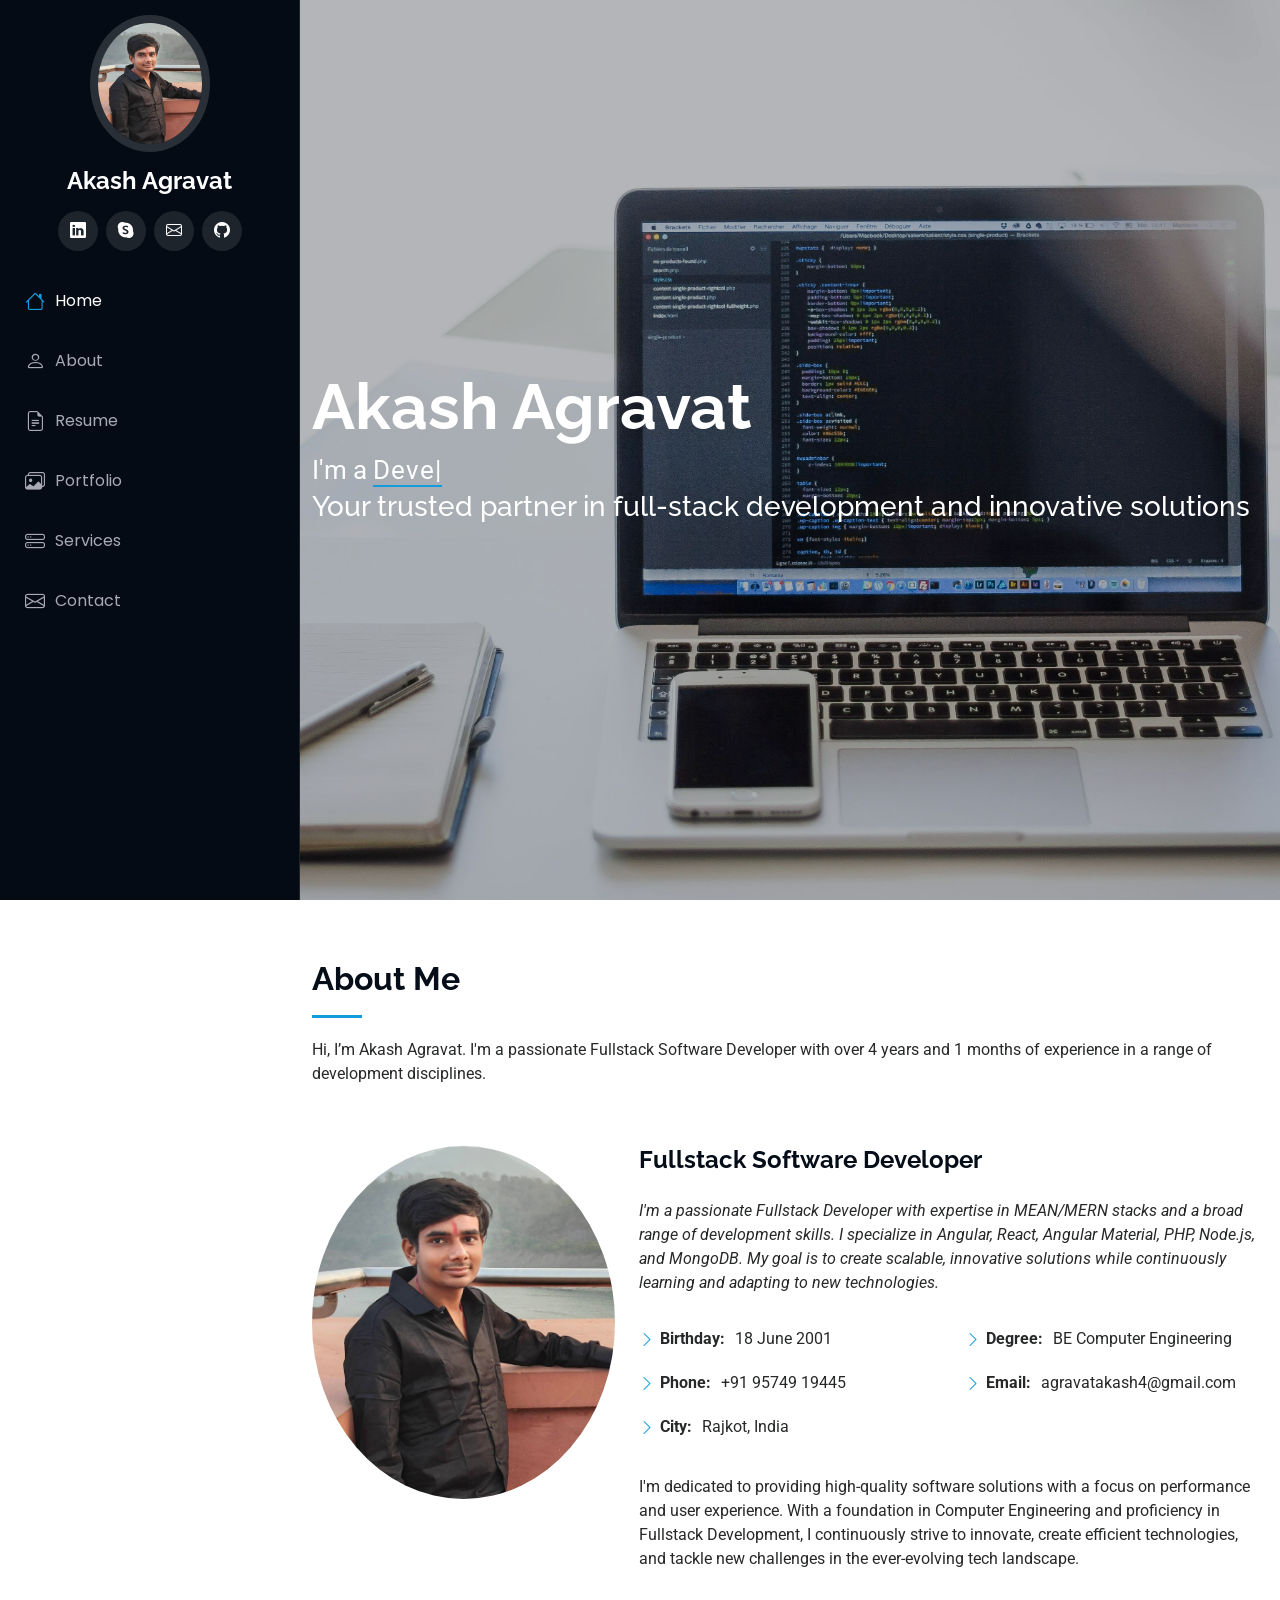
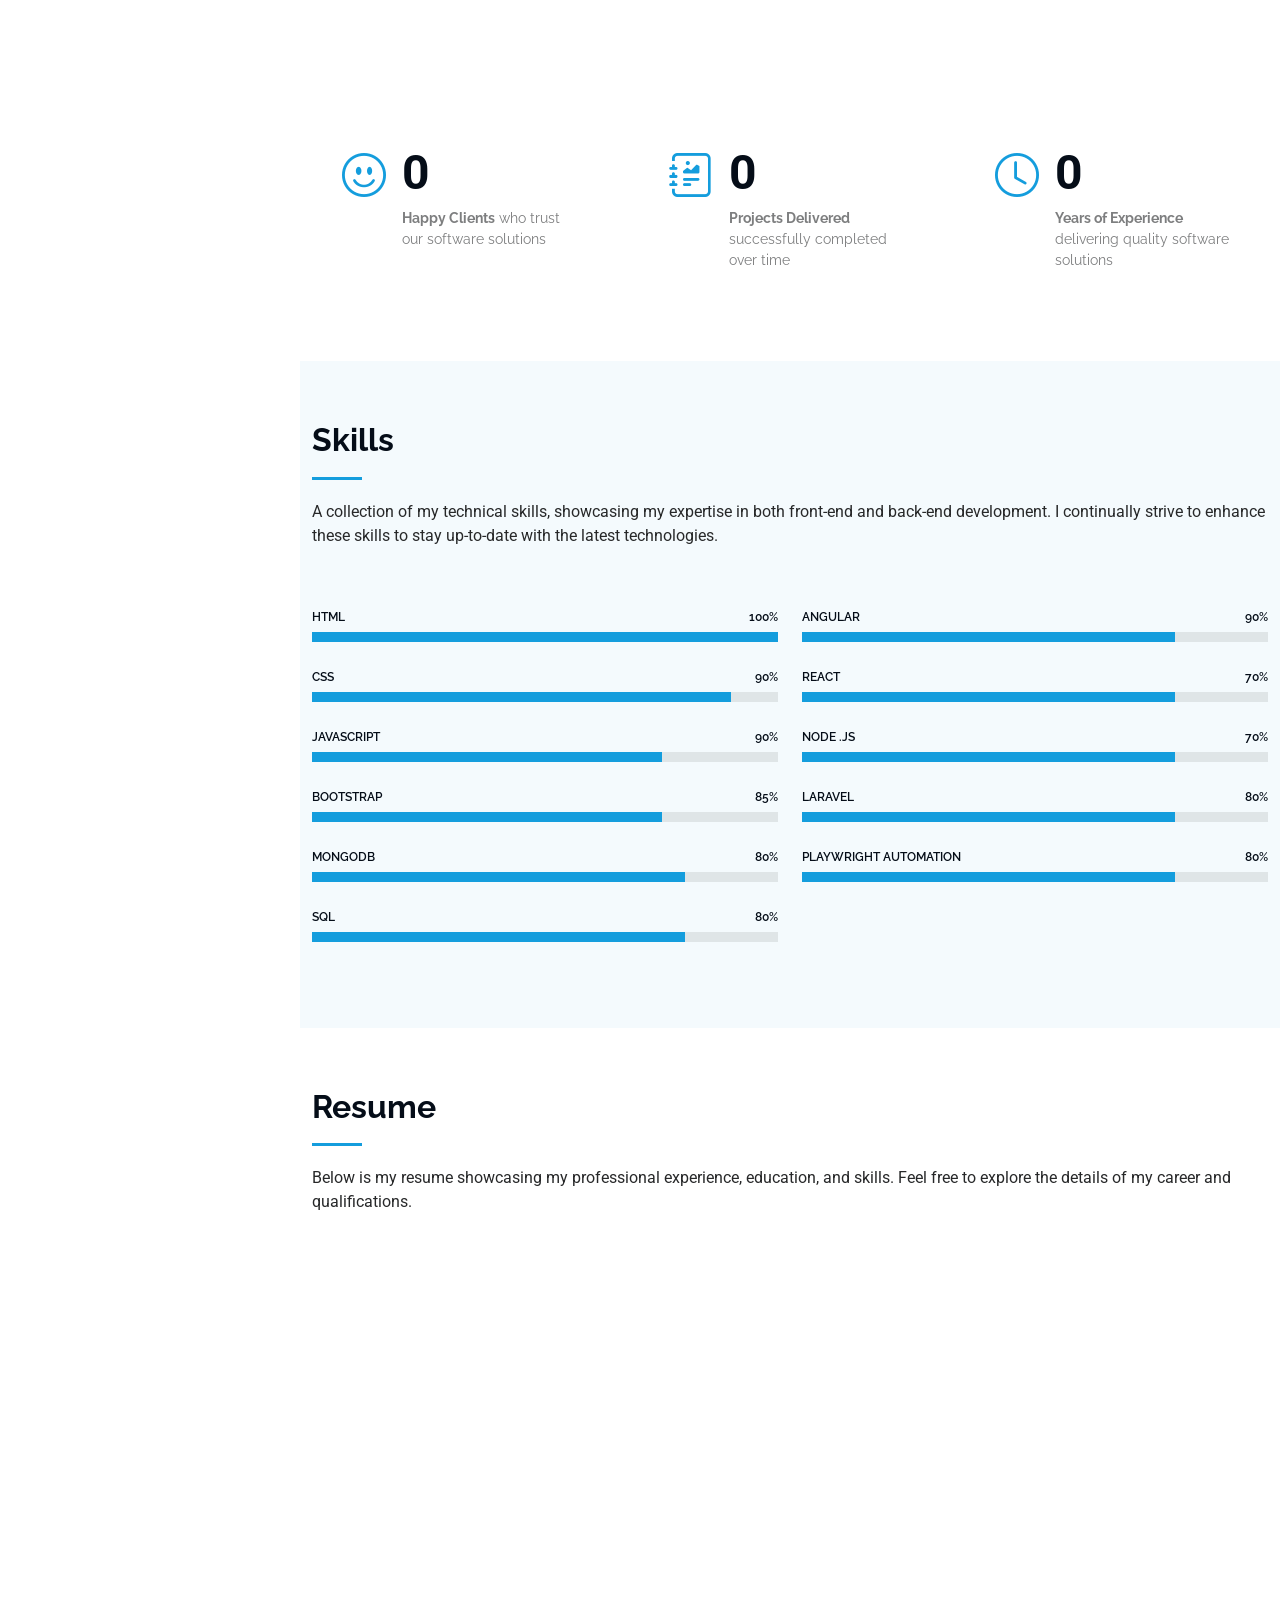
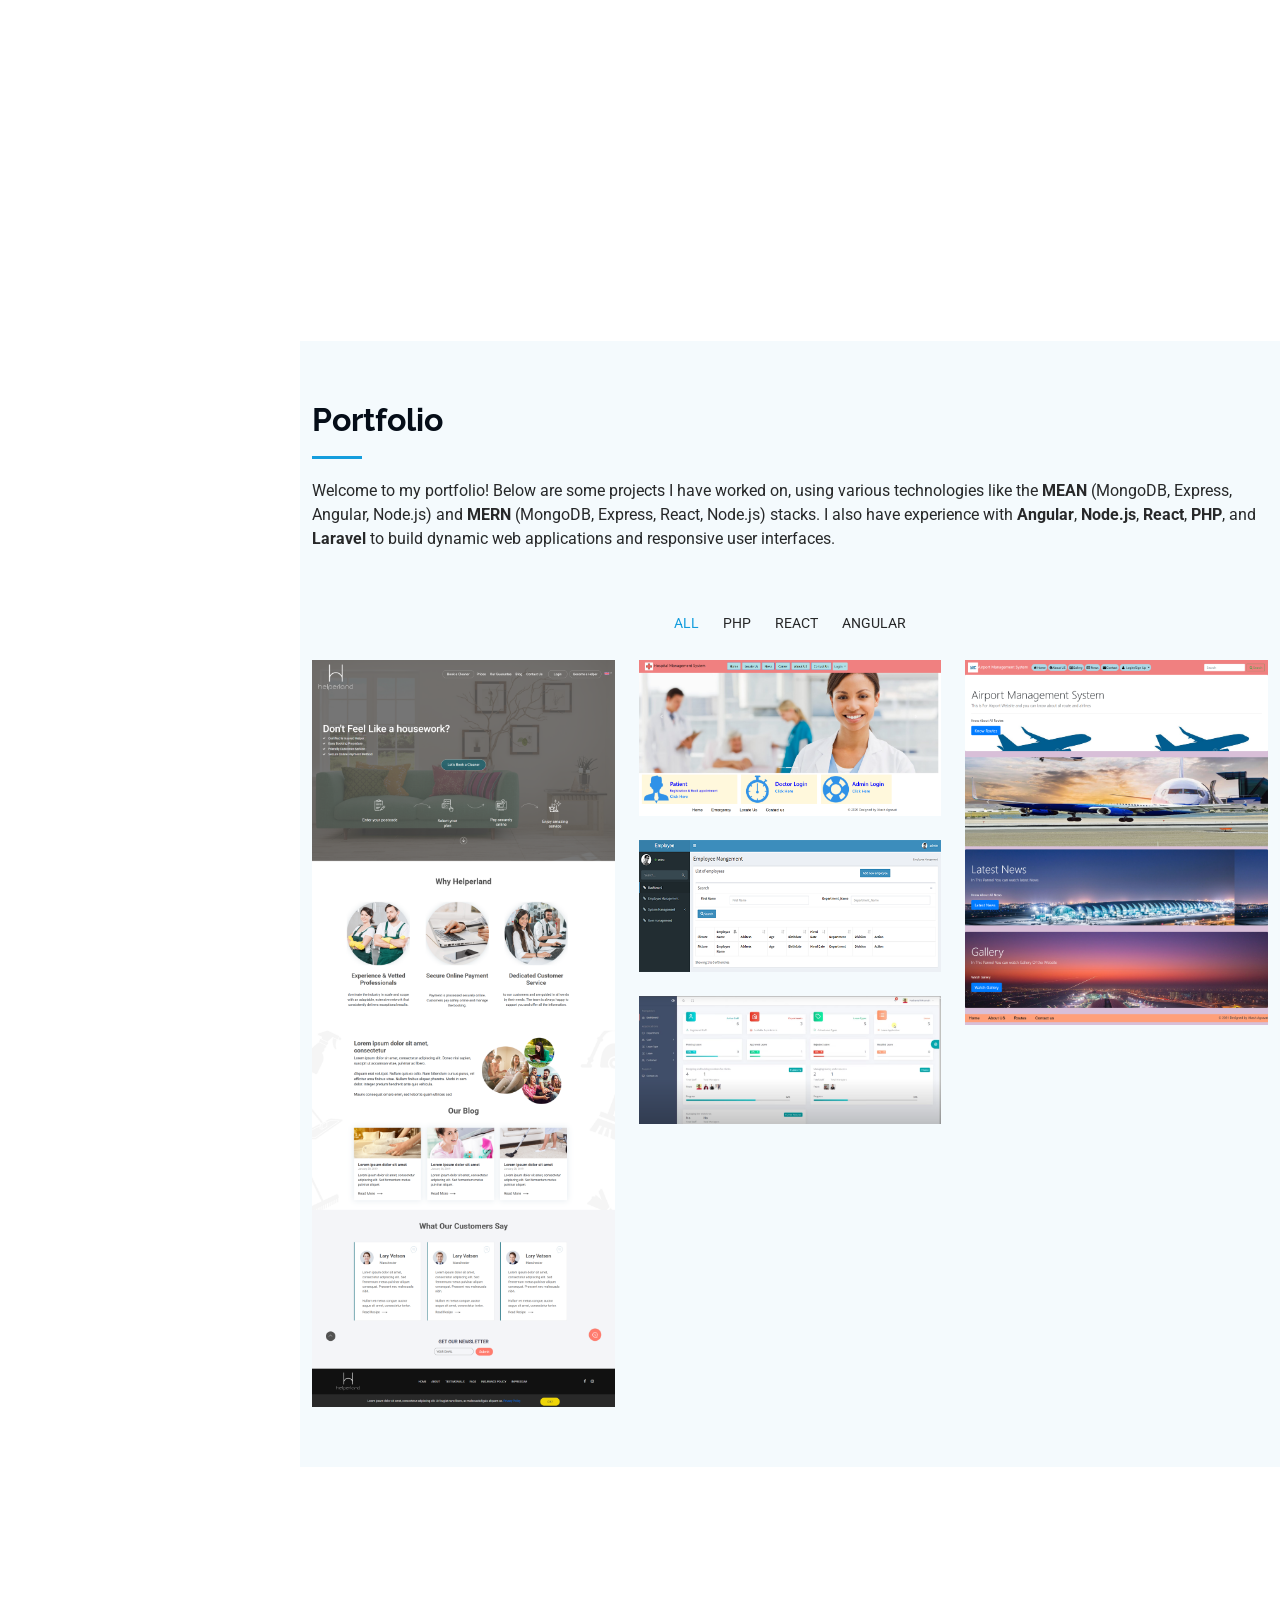
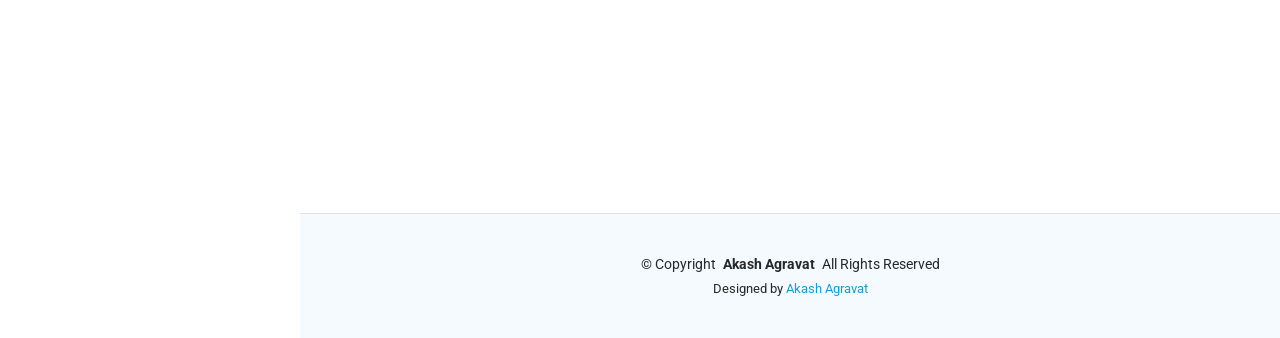
==== index.html @ 26d781ed "Initial commit" ====
<!DOCTYPE html>
<html lang="en">
  <head>
    <meta charset="utf-8" />
    <meta content="width=device-width, initial-scale=1.0" name="viewport" />
    <title>Akash Agravat</title>
    <meta content="" name="description" />
    <meta content="" name="keywords" />

    <!-- Favicons -->
    <link href="assets/img/favicon.png" rel="icon" />
    <link href="assets/img/apple-touch-icon.png" rel="apple-touch-icon" />

    <!-- Fonts -->
    <link href="https://fonts.googleapis.com" rel="preconnect" />
    <link href="https://fonts.gstatic.com" rel="preconnect" crossorigin />
    <link
      href="https://fonts.googleapis.com/css2?family=Roboto:ital,wght@0,100;0,300;0,400;0,500;0,700;0,900;1,100;1,300;1,400;1,500;1,700;1,900&family=Poppins:ital,wght@0,100;0,200;0,300;0,400;0,500;0,600;0,700;0,800;0,900;1,100;1,200;1,300;1,400;1,500;1,600;1,700;1,800;1,900&family=Raleway:ital,wght@0,100;0,200;0,300;0,400;0,500;0,600;0,700;0,800;0,900;1,100;1,200;1,300;1,400;1,500;1,600;1,700;1,800;1,900&display=swap"
      rel="stylesheet"
    />

    <!-- Vendor CSS Files -->
    <link
      href="assets/vendor/bootstrap/css/bootstrap.min.css"
      rel="stylesheet"
    />
    <link
      href="assets/vendor/bootstrap-icons/bootstrap-icons.css"
      rel="stylesheet"
    />
    <link href="assets/vendor/aos/aos.css" rel="stylesheet" />
    <link
      href="assets/vendor/glightbox/css/glightbox.min.css"
      rel="stylesheet"
    />
    <link href="assets/vendor/swiper/swiper-bundle.min.css" rel="stylesheet" />

    <!-- Main CSS File -->
    <link href="assets/css/main.css" rel="stylesheet" />
  </head>

  <body class="index-page">
    <header id="header" class="header dark-background d-flex flex-column">
      <i class="header-toggle d-xl-none bi bi-list"></i>

      <div class="profile-img">
        <img
          src="assets/img/my-profile-img.jpg"
          alt=""
          class="img-fluid rounded-circle"
        />
      </div>

      <a
        href="index.html"
        class="logo d-flex align-items-center justify-content-center"
      >
        <!-- <img src="assets/img/logo.png" alt=""> -->
        <h1 class="sitename">Akash Agravat</h1>
      </a>

      <div class="social-links text-center">
        <a
          href="https://in.linkedin.com/in/akash-agravat-bbb70516a/"
          class="linkedin"
          target="_blank"
          title="LinkedIn Profile"
        >
          <i class="bi bi-linkedin"></i>
        </a>
        <a href="skype:agravatakash4?call" class="skype" title="Skype">
          <i class="bi bi-skype"></i>
        </a>
        <a href="mailto:agravatakash4@gmail.com" class="envelope" title="Email">
          <i class="bi bi-envelope"></i>
        </a>
        <a
          href="https://github.com/akashagravat"
          class="github"
          target="_blank"
          title="GitHub Profile"
        >
          <i class="bi bi-github"></i>
        </a>
      </div>

      <nav id="navmenu" class="navmenu">
        <ul>
          <li>
            <a href="#hero" class="active"
              ><i class="bi bi-house navicon"></i>Home</a
            >
          </li>
          <li>
            <a href="#about"><i class="bi bi-person navicon"></i> About</a>
          </li>
          <li>
            <a href="#resume"
              ><i class="bi bi-file-earmark-text navicon"></i> Resume</a
            >
          </li>
          <li>
            <a href="#portfolio"
              ><i class="bi bi-images navicon"></i> Portfolio</a
            >
          </li>
          <li>
            <a href="#services"
              ><i class="bi bi-hdd-stack navicon"></i> Services</a
            >
          </li>
          <li>
            <a href="#contact"
              ><i class="bi bi-envelope navicon"></i> Contact</a
            >
          </li>
        </ul>
      </nav>
    </header>

    <main class="main">
      <!-- Hero Section -->
      <section id="hero" class="hero section dark-background">
        <img src="assets/img/BG_IMAGE.jpg" alt="" data-aos="fade-in" class="" />

        <div class="container" data-aos="fade-up" data-aos-delay="100">
          <h2>Akash Agravat</h2>
          <p>
            I'm a
            <span
              class="typed"
              data-typed-items="Developer, Freelancer, Software Engineer"
            >
              Software Engineer
            </span>
            <span
              class="typed-cursor typed-cursor--blink"
              aria-hidden="true"
            ></span
            ><span
              class="typed-cursor typed-cursor--blink"
              aria-hidden="true"
            ></span>
          </p>
          <h3>
            Your trusted partner in full-stack development and innovative
            solutions
          </h3>
        </div>
      </section>

      <!-- /Hero Section -->
      <!-- About Section -->
      <section id="about" class="about section">
        <!-- Section Title -->
        <div class="container section-title" data-aos="fade-up">
          <h2>About Me</h2>
          <span id="dynamic-experience"></span>
        </div>
        <!-- End Section Title -->

        <div class="container" data-aos="fade-up" data-aos-delay="100">
          <div class="row gy-4 justify-content-center">
            <div class="col-lg-4">
              <img
                src="assets/img/my-profile-img.jpg"
                class="img-fluid rounded-circle"
                alt="Akash Agravat Profile"
              />
            </div>
            <div class="col-lg-8 content">
              <h2>Fullstack Software Developer</h2>
              <p class="fst-italic py-3">
                I'm a passionate Fullstack Developer with expertise in MEAN/MERN
                stacks and a broad range of development skills. I specialize in
                Angular, React, Angular Material, PHP, Node.js, and MongoDB. My
                goal is to create scalable, innovative solutions while
                continuously learning and adapting to new technologies.
              </p>

              <!-- Personal Information -->
              <div class="row">
                <div class="col-lg-6">
                  <ul>
                    <li>
                      <i class="bi bi-chevron-right"></i>
                      <strong>Birthday:</strong> <span>18 June 2001</span>
                    </li>
                    <li>
                      <i class="bi bi-chevron-right"></i>
                      <strong>Phone:</strong> <span>+91 95749 19445</span>
                    </li>
                    <li>
                      <i class="bi bi-chevron-right"></i>
                      <strong>City:</strong> <span>Rajkot, India</span>
                    </li>
                  </ul>
                </div>
                <div class="col-lg-6">
                  <ul>
                    <li>
                      <i class="bi bi-chevron-right"></i>
                      <strong>Degree:</strong>
                      <span>BE Computer Engineering</span>
                    </li>
                    <li>
                      <i class="bi bi-chevron-right"></i>
                      <strong>Email:</strong>
                      <span>agravatakash4@gmail.com</span>
                    </li>
                  </ul>
                </div>
              </div>
              <!-- End Personal Information -->

              <!-- Additional Profile Information -->
              <p class="py-3">
                I'm dedicated to providing high-quality software solutions with
                a focus on performance and user experience. With a foundation in
                Computer Engineering and proficiency in Fullstack Development, I
                continuously strive to innovate, create efficient technologies,
                and tackle new challenges in the ever-evolving tech landscape.
              </p>
            </div>
          </div>
        </div>
      </section>
      <!-- /About Section -->

      <!-- Stats Section -->
      <section id="stats" class="stats section">
        <div class="container" data-aos="fade-up" data-aos-delay="100">
          <div class="row gy-4">
            <!-- Happy Clients Stats Item -->
            <div class="col-lg-4 col-md-6">
              <div class="stats-item">
                <i class="bi bi-emoji-smile"></i>
                <span
                  data-purecounter-start="0"
                  data-purecounter-end="5"
                  data-purecounter-duration="1"
                  class="purecounter"
                ></span>
                <p>
                  <strong>Happy Clients</strong>
                  <span>who trust our software solutions</span>
                </p>
              </div>
            </div>
            <!-- End Happy Clients Stats Item -->

            <!-- Projects Stats Item -->
            <div class="col-lg-4 col-md-6">
              <div class="stats-item">
                <i class="bi bi-journal-richtext"></i>
                <span
                  data-purecounter-start="0"
                  data-purecounter-end="13"
                  data-purecounter-duration="1"
                  class="purecounter"
                ></span>
                <p>
                  <strong>Projects Delivered</strong>
                  <span>successfully completed over time</span>
                </p>
              </div>
            </div>
            <!-- End Projects Stats Item -->

            <!-- Years of Experience Stats Item -->
            <div class="col-lg-4 col-md-6">
              <div class="stats-item">
                <i class="bi bi-clock"></i>
                <span
                  id="experience-years"
                  data-purecounter-start="0"
                  data-purecounter-end="1453"
                  data-purecounter-duration="1"
                  class="purecounter"
                ></span>
                <p>
                  <strong>Years of Experience</strong>
                  <span>delivering quality software solutions</span>
                </p>
              </div>
            </div>
            <!-- End Years of Experience Stats Item -->
          </div>
        </div>
      </section>
      <!-- End Stats Section -->

      <!-- Skills Section -->
      <section id="skills" class="skills section light-background">
        <!-- Section Title -->
        <div class="container section-title" data-aos="fade-up">
          <h2>Skills</h2>
          <p>
            A collection of my technical skills, showcasing my expertise in both
            front-end and back-end development. I continually strive to enhance
            these skills to stay up-to-date with the latest technologies.
          </p>
        </div>
        <!-- End Section Title -->

        <div class="container" data-aos="fade-up" data-aos-delay="100">
          <div class="row skills-content skills-animation">
            <div class="col-lg-6">
              <div class="progress">
                <span class="skill"
                  ><span>HTML</span> <i class="val">100%</i></span
                >
                <div class="progress-bar-wrap">
                  <div
                    class="progress-bar"
                    role="progressbar"
                    aria-valuenow="100"
                    aria-valuemin="0"
                    aria-valuemax="100"
                  ></div>
                </div>
              </div>
              <!-- End Skills Item -->

              <div class="progress">
                <span class="skill"
                  ><span>CSS</span> <i class="val">90%</i></span
                >
                <div class="progress-bar-wrap">
                  <div
                    class="progress-bar"
                    role="progressbar"
                    aria-valuenow="90"
                    aria-valuemin="0"
                    aria-valuemax="100"
                  ></div>
                </div>
              </div>
              <!-- End Skills Item -->

              <div class="progress">
                <span class="skill"
                  ><span>JavaScript</span> <i class="val">90%</i></span
                >
                <div class="progress-bar-wrap">
                  <div
                    class="progress-bar"
                    role="progressbar"
                    aria-valuenow="75"
                    aria-valuemin="0"
                    aria-valuemax="100"
                  ></div>
                </div>
              </div>
              <!-- End Skills Item -->

              <div class="progress">
                <span class="skill"
                  ><span>Bootstrap</span> <i class="val">85%</i></span
                >
                <div class="progress-bar-wrap">
                  <div
                    class="progress-bar"
                    role="progressbar"
                    aria-valuenow="75"
                    aria-valuemin="0"
                    aria-valuemax="100"
                  ></div>
                </div>
              </div>
              <!-- End Skills Item -->

              <div class="progress">
                <span class="skill"
                  ><span>MongoDB</span> <i class="val">80%</i></span
                >
                <div class="progress-bar-wrap">
                  <div
                    class="progress-bar"
                    role="progressbar"
                    aria-valuenow="80"
                    aria-valuemin="0"
                    aria-valuemax="100"
                  ></div>
                </div>
              </div>
              <!-- End Skills Item -->

              <div class="progress">
                <span class="skill"
                  ><span>SQL</span> <i class="val">80%</i></span
                >
                <div class="progress-bar-wrap">
                  <div
                    class="progress-bar"
                    role="progressbar"
                    aria-valuenow="80"
                    aria-valuemin="0"
                    aria-valuemax="100"
                  ></div>
                </div>
              </div>
              <!-- End Skills Item -->
            </div>

            <div class="col-lg-6">
              <div class="progress">
                <span class="skill"
                  ><span>Angular</span> <i class="val">90%</i></span
                >
                <div class="progress-bar-wrap">
                  <div
                    class="progress-bar"
                    role="progressbar"
                    aria-valuenow="80"
                    aria-valuemin="0"
                    aria-valuemax="100"
                  ></div>
                </div>
              </div>
              <!-- End Skills Item -->
              <!-- End Skills Item -->

              <div class="progress">
                <span class="skill"
                  ><span>React</span> <i class="val">70%</i></span
                >
                <div class="progress-bar-wrap">
                  <div
                    class="progress-bar"
                    role="progressbar"
                    aria-valuenow="80"
                    aria-valuemin="0"
                    aria-valuemax="100"
                  ></div>
                </div>
              </div>
              <!-- End Skills Item -->

              <div class="progress">
                <span class="skill"
                  ><span>Node .js</span> <i class="val">70%</i></span
                >
                <div class="progress-bar-wrap">
                  <div
                    class="progress-bar"
                    role="progressbar"
                    aria-valuenow="80"
                    aria-valuemin="0"
                    aria-valuemax="100"
                  ></div>
                </div>
              </div>
              <!-- End Skills Item -->

              <div class="progress">
                <span class="skill"
                  ><span>Laravel</span> <i class="val">80%</i></span
                >
                <div class="progress-bar-wrap">
                  <div
                    class="progress-bar"
                    role="progressbar"
                    aria-valuenow="80"
                    aria-valuemin="0"
                    aria-valuemax="100"
                  ></div>
                </div>
              </div>
              <!-- End Skills Item -->

              <div class="progress">
                <span class="skill"
                  ><span>Playwright Automation</span>
                  <i class="val">80%</i></span
                >
                <div class="progress-bar-wrap">
                  <div
                    class="progress-bar"
                    role="progressbar"
                    aria-valuenow="80"
                    aria-valuemin="0"
                    aria-valuemax="100"
                  ></div>
                </div>
              </div>
              <!-- End Skills Item -->
            </div>
          </div>
        </div>
      </section>
      <!-- /Skills Section -->

      <!-- Resume Section -->
      <section id="resume" class="resume section">
        <!-- Section Title -->
        <div class="container section-title" data-aos="fade-up">
          <h2>Resume</h2>
          <p>
            Below is my resume showcasing my professional experience, education,
            and skills. Feel free to explore the details of my career and
            qualifications.
          </p>
        </div>
        <!-- End Section Title -->

        <div class="container">
          <div class="row">
            <div class="col-lg-12" data-aos="fade-up" data-aos-delay="100">
              <iframe
                src="./assets/resume/Resume.pdf"
                width="100%"
                height="600px"
                style="border: none"
              >
              </iframe>
            </div>
          </div>
        </div>
      </section>
      <!-- /Resume Section -->

      <!-- Portfolio Section -->
      <section id="portfolio" class="portfolio section light-background">
        <!-- Section Title -->
        <div class="container section-title" data-aos="fade-up">
          <h2>Portfolio</h2>
          <p>
            Welcome to my portfolio! Below are some projects I have worked on,
            using various technologies like the
            <strong>MEAN</strong> (MongoDB, Express, Angular, Node.js) and
            <strong>MERN</strong> (MongoDB, Express, React, Node.js) stacks. I
            also have experience with <strong>Angular</strong>,
            <strong>Node.js</strong>, <strong>React</strong>,
            <strong>PHP</strong>, and <strong>Laravel</strong> to build dynamic
            web applications and responsive user interfaces.
          </p>
        </div>
        <!-- End Section Title -->

        <div class="container">
          <div
            class="isotope-layout"
            data-default-filter="*"
            data-layout="masonry"
            data-sort="original-order"
          >
            <ul
              class="portfolio-filters isotope-filters"
              data-aos="fade-up"
              data-aos-delay="100"
            >
              <li data-filter="*" class="filter-active">All</li>
              <li data-filter=".filter-php">PHP</li>
              <li data-filter=".filter-react">React</li>
              <li data-filter=".filter-angular">Angular</li>
            </ul>
            <!-- End Portfolio Filters -->

            <div
              class="row gy-4 isotope-container"
              data-aos="fade-up"
              data-aos-delay="200"
            >
              <!-- PHP App Portfolio Item -->
              <div
                class="col-lg-4 col-md-6 portfolio-item isotope-item filter-php"
              >
                <div class="portfolio-content h-100">
                  <img
                    src="assets/img/portfolio/Helperland.png"
                    class="img-fluid"
                    alt="Helperland Application"
                  />
                  <div class="portfolio-info">
                    <h4>PHP App</h4>
                    <p>A full-stack application built using PHP and SQL.</p>
                    <a
                      href="assets/img/portfolio/Helperland.png"
                      data-gallery="portfolio-gallery-app"
                      class="glightbox preview-link"
                    >
                      <i class="bi bi-zoom-in"></i>
                    </a>
                    <a
                      href="https://github.com/akashagravat/Helperland"
                      title="More Details"
                      class="details-link"
                    >
                      <i class="bi bi-link-45deg"></i>
                    </a>
                  </div>
                </div>
              </div>
              <!-- End PHP App -->
              <!-- PHP App Portfolio Item -->

              <div
                class="col-lg-4 col-md-6 portfolio-item isotope-item filter-php"
              >
                <div class="portfolio-content h-100">
                  <img
                    src="assets/img/portfolio/HMS.png"
                    class="img-fluid"
                    alt="MERN Stack Product"
                  />
                  <div class="portfolio-info">
                    <h4>PHP APP</h4>
                    <p>A full-stack application built using PHP and SQL.</p>

                    <a
                      href="assets/img/portfolio/HMS.png"
                      title="MERN Stack Product"
                      data-gallery="portfolio-gallery-product"
                      class="glightbox preview-link"
                    >
                      <i class="bi bi-zoom-in"></i>
                    </a>
                    <a
                      href="https://github.com/akashagravat/Hospital-Management-System"
                      title="More Details"
                      class="details-link"
                    >
                      <i class="bi bi-link-45deg"></i>
                    </a>
                  </div>
                </div>
              </div>
              <!-- End PHP App -->

              <div
                class="col-lg-4 col-md-6 portfolio-item isotope-item filter-php"
              >
                <div class="portfolio-content h-100">
                  <img
                    src="assets/img/portfolio/Airport_management_system.png"
                    class="img-fluid"
                    alt="MERN Stack Product"
                  />
                  <div class="portfolio-info">
                    <h4>PHP APP</h4>
                    <p>A full-stack application built using PHP and SQL.</p>

                    <a
                      href="assets/img/portfolio/Airport_management_system.png"
                      title="MERN Stack Product"
                      data-gallery="portfolio-gallery-product"
                      class="glightbox preview-link"
                    >
                      <i class="bi bi-zoom-in"></i>
                    </a>
                    <a
                      href="https://github.com/akashagravat/Airport-Management-System"
                      title="More Details"
                      class="details-link"
                    >
                      <i class="bi bi-link-45deg"></i>
                    </a>
                  </div>
                </div>
              </div>

              <div
                class="col-lg-4 col-md-6 portfolio-item isotope-item filter-react"
              >
                <div class="portfolio-content h-100">
                  <img
                    src="assets/img/portfolio/Leave Management.png"
                    class="img-fluid"
                    alt="React & Laravel Project"
                  />
                  <div class="portfolio-info">
                    <h4>React APP</h4>
                    <p>
                      A full-stack application built using React and Laravel.
                    </p>

                    <a
                      src="assets/img/portfolio/Leave Management.png"
                      alt="React & Laravel Project"
                      data-gallery="portfolio-gallery-product"
                      class="glightbox preview-link"
                    >
                      <i class="bi bi-zoom-in"></i>
                    </a>
                    <a
                      href="https://github.com/akashagravat/Employee-Leave-Management-System-React"
                      title="More Details"
                      class="details-link"
                    >
                      <i class="bi bi-link-45deg"></i>
                    </a>
                  </div>
                </div>
              </div>

              <div
                class="col-lg-4 col-md-6 portfolio-item isotope-item filter-angular"
              >
                <div class="portfolio-content h-100">
                  <img
                    src="assets/img/portfolio/Leave_2.png"
                    class="img-fluid"
                    alt="Angular & Laravel Project"
                  />
                  <div class="portfolio-info">
                    <h4>Angular APP</h4>
                    <p>
                      A full-stack application built using Angular and Laravel.
                    </p>

                    <a
                      src="assets/img/portfolio/Leave_2.png"
                      alt="Angular & Laravel Project"
                      data-gallery="portfolio-gallery-product"
                      class="glightbox preview-link"
                    >
                      <i class="bi bi-zoom-in"></i>
                    </a>
                    <a
                      href="https://github.com/akashagravat/Employee-Leave-Management-System-Angular"
                      title="More Details"
                      class="details-link"
                    >
                      <i class="bi bi-link-45deg"></i>
                    </a>
                  </div>
                </div>
              </div>
            </div>
            <!-- End Portfolio Container -->
          </div>
        </div>
      </section>
      <!-- /Portfolio Section -->

      <!-- Services Section -->
      <section id="services" class="services section">
        <!-- Section Title -->
        <div class="container section-title" data-aos="fade-up">
          <h2>Services</h2>
          <p>
            As a Fullstack Software Engineer with expertise in MEAN/MERN stack
            development, I offer a variety of services that can help bring your
            ideas to life. Below are some of the services I specialize in:
          </p>
        </div>
        <!-- End Section Title -->

        <div class="container">
          <div class="row gy-4">
            <!-- Service Item 1: Web Development -->
            <div
              class="col-lg-4 col-md-6 service-item d-flex"
              data-aos="fade-up"
              data-aos-delay="100"
            >
              <div class="icon flex-shrink-0">
                <i class="bi bi-laptop"></i>
              </div>
              <div>
                <h4 class="title">
                  <a href="service-details.html" class="stretched-link"
                    >Web Development (MERN/MEAN)</a
                  >
                </h4>
                <p class="description">
                  I specialize in fullstack web development using the MERN
                  (MongoDB, Express.js, React.js, Node.js) and MEAN (MongoDB,
                  Express.js, Angular, Node.js) stacks. I can create dynamic,
                  scalable, and high-performance web applications tailored to
                  your business needs.
                </p>
              </div>
            </div>
            <!-- End Service Item -->

            <!-- Service Item 2: API Development -->
            <div
              class="col-lg-4 col-md-6 service-item d-flex"
              data-aos="fade-up"
              data-aos-delay="200"
            >
              <div class="icon flex-shrink-0">
                <i class="bi bi-code-slash"></i>
              </div>
              <div>
                <h4 class="title">
                  <a href="service-details.html" class="stretched-link"
                    >RESTful API Development</a
                  >
                </h4>
                <p class="description">
                  I provide custom RESTful API development using Node.js and
                  Express.js to enable seamless communication between
                  client-side applications and your backend systems.
                </p>
              </div>
            </div>
            <!-- End Service Item -->

            <!-- Service Item 3: Frontend Development (Angular/React) -->
            <div
              class="col-lg-4 col-md-6 service-item d-flex"
              data-aos="fade-up"
              data-aos-delay="300"
            >
              <div class="icon flex-shrink-0">
                <i class="bi bi-window"></i>
              </div>
              <div>
                <h4 class="title">
                  <a href="service-details.html" class="stretched-link"
                    >Frontend Development (Angular/React)</a
                  >
                </h4>
                <p class="description">
                  I have expertise in building responsive, user-friendly
                  frontends using Angular or React. Whether it's for a
                  single-page application (SPA) or complex user interfaces, I
                  ensure optimal performance and a seamless experience.
                </p>
              </div>
            </div>
            <!-- End Service Item -->

            <!-- Service Item 4: Database Design & Management -->
            <div
              class="col-lg-4 col-md-6 service-item d-flex"
              data-aos="fade-up"
              data-aos-delay="400"
            >
              <div class="icon flex-shrink-0">
                <i class="bi bi-database"></i>
              </div>
              <div>
                <h4 class="title">
                  <a href="service-details.html" class="stretched-link"
                    >Database Design & Management</a
                  >
                </h4>
                <p class="description">
                  I design and manage databases using MongoDB or relational
                  databases (MySQL/PostgreSQL). I ensure data consistency,
                  scalability, and high performance while structuring your data
                  effectively for your application.
                </p>
              </div>
            </div>
            <!-- End Service Item -->

            <!-- Service Item 5: Web Application Optimization -->
            <div
              class="col-lg-4 col-md-6 service-item d-flex"
              data-aos="fade-up"
              data-aos-delay="500"
            >
              <div class="icon flex-shrink-0">
                <i class="bi bi-graph-up"></i>
              </div>
              <div>
                <h4 class="title">
                  <a href="service-details.html" class="stretched-link"
                    >Web Application Optimization</a
                  >
                </h4>
                <p class="description">
                  I focus on optimizing the performance of web applications,
                  improving load times, reducing latency, and enhancing the
                  overall user experience using modern best practices and tools.
                </p>
              </div>
            </div>
            <!-- End Service Item -->

            <!-- Service Item 6: Cloud Integration & Deployment -->
            <div
              class="col-lg-4 col-md-6 service-item d-flex"
              data-aos="fade-up"
              data-aos-delay="600"
            >
              <div class="icon flex-shrink-0">
                <i class="bi bi-cloud-upload"></i>
              </div>
              <div>
                <h4 class="title">
                  <a href="service-details.html" class="stretched-link"
                    >Cloud Integration & Deployment</a
                  >
                </h4>
                <p class="description">
                  I assist with integrating cloud services (AWS, Google Cloud,
                  etc.) for application hosting, file storage, and data
                  management. Additionally, I manage the deployment pipeline to
                  ensure smooth rollouts and continuous delivery.
                </p>
              </div>
            </div>
            <!-- End Service Item -->
          </div>
        </div>
      </section>
      <!-- /Services Section -->

      <!-- /Services Section -->

      <!-- Contact Section -->
      <section id="contact" class="contact section">
        <!-- Section Title -->
        <div class="container section-title" data-aos="fade-up">
          <h2>Contact</h2>
          <p>
            I'd love to hear from you! Whether you have a question or need
            support, feel free to reach out to me.
          </p>
        </div>
        <!-- End Section Title -->

        <div class="container" data-aos="fade-up" data-aos-delay="100">
          <div class="row gy-4">
            <div class="col-lg-5">
              <div class="info-wrap">
                <!-- Address Info -->
                <div
                  class="info-item d-flex"
                  data-aos="fade-up"
                  data-aos-delay="200"
                >
                  <i class="bi bi-geo-alt flex-shrink-0"></i>
                  <div>
                    <h3>Our Address</h3>
                    <p>
                      18/3 Maruti Bunglow, Kadambari Park, B/H Size Zero Cafe,
                      Kalawad Road, Rajkot - 360005, India
                    </p>
                  </div>
                </div>
                <!-- End Address Info -->

                <!-- Call Us Info -->
                <div
                  class="info-item d-flex"
                  data-aos="fade-up"
                  data-aos-delay="300"
                >
                  <i class="bi bi-telephone flex-shrink-0"></i>
                  <div>
                    <h3>Call Us</h3>
                    <p>+91 95749 19445</p>
                  </div>
                </div>
                <!-- End Call Us Info -->

                <!-- Email Us Info -->
                <div
                  class="info-item d-flex"
                  data-aos="fade-up"
                  data-aos-delay="400"
                >
                  <i class="bi bi-envelope flex-shrink-0"></i>
                  <div>
                    <h3>Email Us</h3>
                    <a href="mailto:agravatakash4@gmail.com"
                      >agravatakash4@gmail.com</a
                    >
                  </div>
                </div>
                <!-- End Email Us Info -->

                <!-- Google Map Embed -->
                <iframe
                  src="https://www.google.com/maps/embed?pb=!1m18!1m12!1m3!1d1305.43407542356!2d70.71675228109042!3d22.265669841478044!2m3!1f0!2f0!3f0!3m2!1i1024!2i768!4f13.1!3m3!1m2!1s0x3959cb7cf698f3f3%3A0xdbda69ff4ac24372!2sSize%20Zero%20Kalavad%20Road!5e0!3m2!1sen!2sin!4v1736753129421!5m2!1sen!2sin"
                  width="600"
                  height="450"
                  style="border: 0"
                  allowfullscreen=""
                  loading="lazy"
                  frameborder="0"
                  referrerpolicy="no-referrer-when-downgrade"
                ></iframe>
              </div>
            </div>

            <div class="col-lg-7">
              <form
                action="forms/contact.php"
                method="post"
                class="php-email-form"
                data-aos="fade-up"
                data-aos-delay="200"
              >
                <div class="row gy-4">
                  <!-- Name Field -->
                  <div class="col-md-6">
                    <label for="name-field" class="pb-2">Your Name</label>
                    <input
                      type="text"
                      name="name"
                      id="name-field"
                      class="form-control"
                      required
                    />
                  </div>

                  <!-- Email Field -->
                  <div class="col-md-6">
                    <label for="email-field" class="pb-2">Your Email</label>
                    <input
                      type="email"
                      class="form-control"
                      name="email"
                      id="email-field"
                      required
                    />
                  </div>

                  <!-- Subject Field -->
                  <div class="col-md-12">
                    <label for="subject-field" class="pb-2">Subject</label>
                    <input
                      type="text"
                      class="form-control"
                      name="subject"
                      id="subject-field"
                      required
                    />
                  </div>

                  <!-- Message Field -->
                  <div class="col-md-12">
                    <label for="message-field" class="pb-2">Message</label>
                    <textarea
                      class="form-control"
                      name="message"
                      rows="10"
                      id="message-field"
                      required
                    ></textarea>
                  </div>

                  <!-- Submit Button -->
                  <div class="col-md-12 text-center">
                    <div class="loading">Sending...</div>
                    <div class="error-message"></div>
                    <div class="sent-message">
                      Your message has been sent. Thank you for reaching out to
                      us!
                    </div>

                    <button type="submit">Send Message</button>
                  </div>
                </div>
              </form>
            </div>
            <!-- End Contact Form -->
          </div>
        </div>
      </section>
      <!-- End Contact Section -->
    </main>

    <footer id="footer" class="footer position-relative light-background">
      <div class="container">
        <div class="copyright text-center">
          <p>
            © <span>Copyright</span>
            <strong class="px-1 sitename">Akash Agravat</strong>
            <span>All Rights Reserved</span>
          </p>
        </div>
        <div class="credits">
          Designed by
          <a href="https://in.linkedin.com/in/akash-agravat-bbb70516a/"
            >Akash Agravat</a
          >
        </div>
      </div>
    </footer>

    <!-- Scroll Top -->
    <a
      href="#"
      id="scroll-top"
      class="scroll-top d-flex align-items-center justify-content-center"
      ><i class="bi bi-arrow-up-short"></i
    ></a>

    <!-- Preloader -->
    <div id="preloader"></div>

    <!-- Vendor JS Files -->
    <script src="assets/vendor/bootstrap/js/bootstrap.bundle.min.js"></script>
    <script src="assets/vendor/php-email-form/validate.js"></script>
    <script src="assets/vendor/aos/aos.js"></script>
    <script src="assets/vendor/typed.js/typed.umd.js"></script>
    <script src="assets/vendor/purecounter/purecounter_vanilla.js"></script>
    <script src="assets/vendor/waypoints/noframework.waypoints.js"></script>
    <script src="assets/vendor/glightbox/js/glightbox.min.js"></script>
    <script src="assets/vendor/imagesloaded/imagesloaded.pkgd.min.js"></script>
    <script src="assets/vendor/isotope-layout/isotope.pkgd.min.js"></script>
    <script src="assets/vendor/swiper/swiper-bundle.min.js"></script>

    <!-- Main JS File -->
    <script src="assets/js/main.js"></script>

    <script>
      const startDate = new Date("2022-11-01");
      const currentDate = new Date();

      const years = currentDate.getFullYear() - startDate.getFullYear();
      const months = currentDate.getMonth() - startDate.getMonth();

      const experienceYears = years;
      const experienceMonths = months < 0 ? 12 + months : months;

      document.getElementById(
        "dynamic-experience"
      ).textContent = `Hi, I’m Akash Agravat. I'm a passionate Fullstack Software Developer with over ${experienceYears} years and ${experienceMonths} months of experience in a range of development disciplines.`;
      document.getElementById(
        "experience-years"
      ).textContent = `${experienceYears} years and ${experienceMonths} months`;
      const experienceSpan = document.getElementById("experience-years");
      const totalMonthsExperience = experienceYears * 12 + experienceMonths;

      experienceSpan.setAttribute("data-purecounter-end", `${experienceYears}`);
    </script>
  </body>
</html>
---- assets/css/main.css ----
/* Fonts */
:root {
  --default-font: "Roboto",  system-ui, -apple-system, "Segoe UI", Roboto, "Helvetica Neue", Arial, "Noto Sans", "Liberation Sans", sans-serif, "Apple Color Emoji", "Segoe UI Emoji", "Segoe UI Symbol", "Noto Color Emoji";
  --heading-font: "Raleway",  sans-serif;
  --nav-font: "Poppins",  sans-serif;
}

/* Global Colors - The following color variables are used throughout the website. Updating them here will change the color scheme of the entire website */
:root { 
  --background-color: #ffffff; /* Background color for the entire website, including individual sections */
  --default-color: #272829; /* Default color used for the majority of the text content across the entire website */
  --heading-color: #050d18; /* Color for headings, subheadings and title throughout the website */
  --accent-color: #149ddd; /* Accent color that represents your brand on the website. It's used for buttons, links, and other elements that need to stand out */
  --surface-color: #ffffff; /* The surface color is used as a background of boxed elements within sections, such as cards, icon boxes, or other elements that require a visual separation from the global background. */
  --contrast-color: #ffffff; /* Contrast color for text, ensuring readability against backgrounds of accent, heading, or default colors. */
}

/* Nav Menu Colors - The following color variables are used specifically for the navigation menu. They are separate from the global colors to allow for more customization options */
:root {
  --nav-color: #a8a9b4;  /* The default color of the main navmenu links */
  --nav-hover-color: #ffffff; /* Applied to main navmenu links when they are hovered over or active */
  --nav-mobile-background-color: #040b14; /* Used as the background color for mobile navigation menu */
  --nav-dropdown-background-color: #040b14; /* Used as the background color for dropdown items that appear when hovering over primary navigation items */
  --nav-dropdown-color: #a8a9b4; /* Used for navigation links of the dropdown items in the navigation menu. */
  --nav-dropdown-hover-color: #ffffff; /* Similar to --nav-hover-color, this color is applied to dropdown navigation links when they are hovered over. */
}

/* Color Presets - These classes override global colors when applied to any section or element, providing reuse of the sam color scheme. */

.light-background {
  --background-color: #f4fafd;
  --surface-color: #ffffff;
}

.dark-background {
  --background-color: #040b14;
  --default-color: #ffffff;
  --heading-color: #ffffff;
  --surface-color: #151f2b;
  --contrast-color: #ffffff;
}

/* Smooth scroll */
:root {
  scroll-behavior: smooth;
}

/*--------------------------------------------------------------
# General Styling & Shared Classes
--------------------------------------------------------------*/
body {
  color: var(--default-color);
  background-color: var(--background-color);
  font-family: var(--default-font);
}

a {
  color: var(--accent-color);
  text-decoration: none;
  transition: 0.3s;
}

a:hover {
  color: color-mix(in srgb, var(--accent-color), transparent 25%);
  text-decoration: none;
}

h1,
h2,
h3,
h4,
h5,
h6 {
  color: var(--heading-color);
  font-family: var(--heading-font);
}

/* PHP Email Form Messages
------------------------------*/
.php-email-form .error-message {
  display: none;
  background: #df1529;
  color: #ffffff;
  text-align: left;
  padding: 15px;
  margin-bottom: 24px;
  font-weight: 600;
}

.php-email-form .sent-message {
  display: none;
  color: #ffffff;
  background: #059652;
  text-align: center;
  padding: 15px;
  margin-bottom: 24px;
  font-weight: 600;
}

.php-email-form .loading {
  display: none;
  background: var(--surface-color);
  text-align: center;
  padding: 15px;
  margin-bottom: 24px;
}

.php-email-form .loading:before {
  content: "";
  display: inline-block;
  border-radius: 50%;
  width: 24px;
  height: 24px;
  margin: 0 10px -6px 0;
  border: 3px solid var(--accent-color);
  border-top-color: var(--surface-color);
  animation: php-email-form-loading 1s linear infinite;
}

@keyframes php-email-form-loading {
  0% {
    transform: rotate(0deg);
  }

  100% {
    transform: rotate(360deg);
  }
}

/*--------------------------------------------------------------
# Global Header
--------------------------------------------------------------*/
.header {
  color: var(--default-color);
  background-color: var(--background-color);
  position: fixed;
  top: 0;
  left: 0;
  bottom: 0;
  padding: 0 15px;
  width: 300px;
  transition: all ease-in-out 0.3s;
  overflow-y: auto;
  z-index: 997;
  border-right: 1px solid color-mix(in srgb, var(--default-color), transparent 90%);
}

.header .profile-img img {
  margin: 15px auto;
  display: block;
  width: 120px;
  border: 8px solid color-mix(in srgb, var(--default-color), transparent 85%);
}

.header .logo {
  line-height: 1;
  margin-bottom: 15px;
}

.header .logo img {
  max-height: 32px;
  margin-right: 8px;
}

.header .logo h1 {
  font-size: 24px;
  margin: 0;
  font-weight: 700;
  color: var(--heading-color);
}

.header .social-links {
  margin: 0 0 20px 0;
}

.header .social-links a {
  font-size: 16px;
  display: inline-flex;
  align-items: center;
  justify-content: center;
  background: color-mix(in srgb, var(--default-color), transparent 90%);
  color: var(--default-color);
  margin: 0 2px;
  border-radius: 50%;
  text-align: center;
  width: 40px;
  height: 40px;
  transition: 0.3s;
}

.header .social-links a:hover {
  color: var(--contrast-color);
  background: var(--accent-color);
}

@media (min-width: 1200px) {

  .header~main,
  .header~#footer {
    margin-left: 300px;
  }
}

@media (max-width: 1199px) {
  .header {
    left: -100%;
  }
}

.header.header-show {
  left: 0;
}

.header .header-toggle {
  color: var(--contrast-color);
  background-color: var(--accent-color);
  font-size: 22px;
  display: flex;
  align-items: center;
  justify-content: center;
  width: 40px;
  height: 40px;
  border-radius: 50%;
  cursor: pointer;
  position: fixed;
  top: 15px;
  right: 15px;
  z-index: 9999;
  transition: background-color 0.3s;
}

.header .header-toggle:hover {
  color: var(--contrast-color);
  background-color: color-mix(in srgb, var(--accent-color) 90%, white 15%);
}

/*--------------------------------------------------------------
# Navigation Menu
--------------------------------------------------------------*/
.mobile-nav-toggle {
  display: none;
}

.navmenu {
  padding: 0;
  z-index: 9997;
}

.navmenu ul {
  list-style: none;
  padding: 0 0 20px 0;
  margin: 0;
}

.navmenu a,
.navmenu a:focus {
  color: var(--nav-color);
  padding: 15px 10px;
  font-family: var(--nav-font);
  font-size: 16px;
  font-weight: 400;
  display: flex;
  align-items: center;
  white-space: nowrap;
  transition: 0.3s;
  width: 100%;
}

.navmenu a .navicon,
.navmenu a:focus .navicon {
  font-size: 20px;
  margin-right: 10px;
}

.navmenu a .toggle-dropdown,
.navmenu a:focus .toggle-dropdown {
  font-size: 12px;
  line-height: 0;
  margin-left: auto;
  width: 30px;
  height: 30px;
  display: flex;
  align-items: center;
  justify-content: center;
  border-radius: 50%;
  transition: 0.3s;
  flex-shrink: 0;
  background-color: color-mix(in srgb, var(--accent-color), transparent 90%);
}

.navmenu a .toggle-dropdown:hover,
.navmenu a:focus .toggle-dropdown:hover {
  background-color: var(--accent-color);
  color: var(--contrast-color);
}

.navmenu a:hover,
.navmenu .active,
.navmenu .active:focus {
  color: var(--nav-hover-color);
}

.navmenu a:hover .navicon,
.navmenu .active .navicon,
.navmenu .active:focus .navicon {
  color: var(--accent-color);
}

.navmenu .active .toggle-dropdown,
.navmenu .active:focus .toggle-dropdown {
  background-color: var(--accent-color);
  color: var(--contrast-color);
  transform: rotate(180deg);
}

.navmenu .dropdown {
  display: block;
}

.navmenu .dropdown a,
.navmenu .dropdown a:focus {
  color: --nav-dropdown-color;
}

.navmenu .dropdown a:hover,
.navmenu .dropdown .active,
.navmenu .dropdown .active:focus {
  color: var(--nav-dropdown-hover-color);
}

.navmenu .dropdown ul {
  position: static;
  display: none;
  z-index: 99;
  padding: 5px 10px;
  margin: 5px 10px;
  background-color: var(--nav-dropdown-background-color);
  border: 1px solid color-mix(in srgb, var(--default-color), transparent 90%);
  box-shadow: none;
  transition: all 0.5s ease-in-out;
}

.navmenu .dropdown ul ul {
  background-color: rgba(33, 37, 41, 0.1);
}

.navmenu .dropdown>.dropdown-active {
  display: block;
  background-color: rgba(33, 37, 41, 0.03);
}

/*--------------------------------------------------------------
# Global Footer
--------------------------------------------------------------*/
.footer {
  color: var(--default-color);
  background-color: var(--background-color);
  font-size: 14px;
  padding: 40px 0;
  position: relative;
  border-top: 1px solid color-mix(in srgb, var(--default-color), transparent 90%);
}

.footer .copyright p {
  margin-bottom: 0;
}

.footer .credits {
  margin-top: 4px;
  font-size: 13px;
  text-align: center;
}

/*--------------------------------------------------------------
# Preloader
--------------------------------------------------------------*/
#preloader {
  position: fixed;
  inset: 0;
  z-index: 999999;
  overflow: hidden;
  background: var(--background-color);
  transition: all 0.6s ease-out;
}

#preloader:before {
  content: "";
  position: fixed;
  top: calc(50% - 30px);
  left: calc(50% - 30px);
  border: 6px solid #ffffff;
  border-color: var(--accent-color) transparent var(--accent-color) transparent;
  border-radius: 50%;
  width: 60px;
  height: 60px;
  animation: animate-preloader 1.5s linear infinite;
}

@keyframes animate-preloader {
  0% {
    transform: rotate(0deg);
  }

  100% {
    transform: rotate(360deg);
  }
}

/*--------------------------------------------------------------
# Scroll Top Button
--------------------------------------------------------------*/
.scroll-top {
  position: fixed;
  visibility: hidden;
  opacity: 0;
  right: 15px;
  bottom: -15px;
  z-index: 99999;
  background-color: var(--accent-color);
  width: 44px;
  height: 44px;
  border-radius: 50px;
  transition: all 0.4s;
}

.scroll-top i {
  font-size: 24px;
  color: var(--contrast-color);
  line-height: 0;
}

.scroll-top:hover {
  background-color: color-mix(in srgb, var(--accent-color), transparent 20%);
  color: var(--contrast-color);
}

.scroll-top.active {
  visibility: visible;
  opacity: 1;
  bottom: 15px;
}

/*--------------------------------------------------------------
# Disable aos animation delay on mobile devices
--------------------------------------------------------------*/
@media screen and (max-width: 768px) {
  [data-aos-delay] {
    transition-delay: 0 !important;
  }
}

/*--------------------------------------------------------------
# Global Page Titles & Breadcrumbs
--------------------------------------------------------------*/
.page-title {
  color: var(--default-color);
  background-color: var(--background-color);
  padding: 25px 0;
  position: relative;
}

.page-title h1 {
  font-size: 24px;
  font-weight: 700;
}

.page-title .breadcrumbs ol {
  display: flex;
  flex-wrap: wrap;
  list-style: none;
  padding: 0;
  margin: 0;
  font-size: 14px;
  font-weight: 400;
}

.page-title .breadcrumbs ol li+li {
  padding-left: 10px;
}

.page-title .breadcrumbs ol li+li::before {
  content: "/";
  display: inline-block;
  padding-right: 10px;
  color: color-mix(in srgb, var(--default-color), transparent 70%);
}

/*--------------------------------------------------------------
# Global Sections
--------------------------------------------------------------*/
section,
.section {
  color: var(--default-color);
  background-color: var(--background-color);
  padding: 60px 0;
  overflow: clip;
}

/*--------------------------------------------------------------
# Global Section Titles
--------------------------------------------------------------*/
.section-title {
  padding-bottom: 60px;
  position: relative;
}

.section-title h2 {
  font-size: 32px;
  font-weight: 700;
  margin-bottom: 20px;
  padding-bottom: 20px;
  position: relative;
}

.section-title h2:after {
  content: "";
  position: absolute;
  display: block;
  width: 50px;
  height: 3px;
  background: var(--accent-color);
  left: 0;
  bottom: 0;
}

.section-title p {
  margin-bottom: 0;
}

/*--------------------------------------------------------------
# Hero Section
--------------------------------------------------------------*/
.hero {
  width: 100%;
  min-height: 100vh;
  position: relative;
  padding: 80px 0;
  display: flex;
  align-items: center;
  justify-content: center;
}

.hero img {
  position: absolute;
  inset: 0;
  display: block;
  width: 100%;
  height: 100%;
  object-fit: cover;
  z-index: 1;
}

.hero:before {
  content: "";
  background: color-mix(in srgb, var(--background-color), transparent 70%);
  position: absolute;
  inset: 0;
  z-index: 2;
}

.hero .container {
  position: relative;
  z-index: 3;
}

.hero h2 {
  margin: 0;
  font-size: 64px;
  font-weight: 700;
}

.hero p {
  margin: 5px 0 0 0;
  font-size: 26px;
}

.hero p span {
  letter-spacing: 1px;
  border-bottom: 2px solid var(--accent-color);
}

.hero .social-links {
  margin-top: 25px;
}

.hero .social-links a {
  font-size: 24px;
  display: inline-block;
  color: color-mix(in srgb, var(--default-color), transparent 50%);
  line-height: 1;
  margin-right: 20px;
  transition: 0.3s;
}

.hero .social-links a:hover {
  color: var(--accent-color);
}

@media (max-width: 768px) {
  .hero h2 {
    font-size: 32px;
  }

  .hero p {
    font-size: 20px;
  }
}

/*--------------------------------------------------------------
# About Section
--------------------------------------------------------------*/
.about .content h2 {
  font-weight: 700;
  font-size: 24px;
}

.about .content ul {
  list-style: none;
  padding: 0;
}

.about .content ul li {
  margin-bottom: 20px;
  display: flex;
  align-items: center;
}

.about .content ul strong {
  margin-right: 10px;
}

.about .content ul i {
  font-size: 16px;
  margin-right: 5px;
  color: var(--accent-color);
  line-height: 0;
}

/*--------------------------------------------------------------
# Stats Section
--------------------------------------------------------------*/
.stats .stats-item {
  padding: 30px;
  width: 100%;
}

.stats .stats-item i {
  color: var(--accent-color);
  display: block;
  font-size: 44px;
  float: left;
  line-height: 0;
}

.stats .stats-item .purecounter {
  color: var(--heading-color);
  font-size: 48px;
  line-height: 40px;
  display: block;
  font-weight: 700;
  margin-left: 60px;
}

.stats .stats-item p {
  color: color-mix(in srgb, var(--default-color), transparent 40%);
  padding: 15px 0 0 0;
  margin: 0 0 0 60px;
  font-family: var(--heading-font);
  font-size: 14px;
}

/*--------------------------------------------------------------
# Skills Section
--------------------------------------------------------------*/
.skills .progress {
  height: 60px;
  display: block;
  background: none;
  border-radius: 0;
}

.skills .progress .skill {
  color: var(--heading-color);
  padding: 0;
  margin: 0 0 6px 0;
  text-transform: uppercase;
  display: block;
  font-weight: 600;
  font-family: var(--heading-font);
}

.skills .progress .skill .val {
  float: right;
  font-style: normal;
}

.skills .progress-bar-wrap {
  background: color-mix(in srgb, var(--default-color), transparent 90%);
  height: 10px;
}

.skills .progress-bar {
  width: 1px;
  height: 10px;
  transition: 0.9s;
  background-color: var(--accent-color);
}

/*--------------------------------------------------------------
# Resume Section
--------------------------------------------------------------*/
.resume .resume-title {
  color: var(--heading-color);
  font-size: 26px;
  font-weight: 700;
  margin-top: 20px;
  margin-bottom: 20px;
}

.resume .resume-item {
  padding: 0 0 20px 20px;
  margin-top: -2px;
  border-left: 2px solid var(--accent-color);
  position: relative;
}

.resume .resume-item h4 {
  line-height: 18px;
  font-size: 18px;
  font-weight: 600;
  text-transform: uppercase;
  color: color-mix(in srgb, var(--default-color), transparent 20%);
  margin-bottom: 10px;
}

.resume .resume-item h5 {
  font-size: 16px;
  padding: 5px 15px;
  display: inline-block;
  font-weight: 600;
  margin-bottom: 10px;
}

.resume .resume-item ul {
  padding-left: 20px;
}

.resume .resume-item ul li {
  padding-bottom: 10px;
}

.resume .resume-item:last-child {
  padding-bottom: 0;
}

.resume .resume-item::before {
  content: "";
  position: absolute;
  width: 16px;
  height: 16px;
  border-radius: 50px;
  left: -9px;
  top: 0;
  background: var(--background-color);
  border: 2px solid var(--accent-color);
}

/*--------------------------------------------------------------
# Portfolio Section
--------------------------------------------------------------*/
.portfolio .portfolio-filters {
  padding: 0;
  margin: 0 auto 20px auto;
  list-style: none;
  text-align: center;
}

.portfolio .portfolio-filters li {
  cursor: pointer;
  display: inline-block;
  padding: 0;
  font-size: 14px;
  font-weight: 400;
  margin: 0 10px;
  line-height: 1;
  text-transform: uppercase;
  margin-bottom: 10px;
  transition: all 0.3s ease-in-out;
}

.portfolio .portfolio-filters li:hover,
.portfolio .portfolio-filters li.filter-active {
  color: var(--accent-color);
}

.portfolio .portfolio-filters li:first-child {
  margin-left: 0;
}

.portfolio .portfolio-filters li:last-child {
  margin-right: 0;
}

@media (max-width: 575px) {
  .portfolio .portfolio-filters li {
    font-size: 14px;
    margin: 0 5px;
  }
}

.portfolio .portfolio-content {
  position: relative;
  overflow: hidden;
}

.portfolio .portfolio-content img {
  transition: 0.3s;
}

.portfolio .portfolio-content .portfolio-info {
  opacity: 0;
  position: absolute;
  inset: 0;
  z-index: 3;
  transition: all ease-in-out 0.3s;
  background: rgba(0, 0, 0, 0.6);
  padding: 15px;
}

.portfolio .portfolio-content .portfolio-info h4 {
  font-size: 14px;
  padding: 5px 10px;
  font-weight: 400;
  color: #ffffff;
  display: inline-block;
  background-color: var(--accent-color);
}

.portfolio .portfolio-content .portfolio-info p {
  position: absolute;
  bottom: 10px;
  text-align: center;
  display: inline-block;
  left: 0;
  right: 0;
  font-size: 16px;
  font-weight: 600;
  color: rgba(255, 255, 255, 0.8);
}

.portfolio .portfolio-content .portfolio-info .preview-link,
.portfolio .portfolio-content .portfolio-info .details-link {
  position: absolute;
  left: calc(50% - 40px);
  font-size: 26px;
  top: calc(50% - 14px);
  color: #fff;
  transition: 0.3s;
  line-height: 1.2;
}

.portfolio .portfolio-content .portfolio-info .preview-link:hover,
.portfolio .portfolio-content .portfolio-info .details-link:hover {
  color: var(--accent-color);
}

.portfolio .portfolio-content .portfolio-info .details-link {
  left: 50%;
  font-size: 34px;
  line-height: 0;
}

.portfolio .portfolio-content:hover .portfolio-info {
  opacity: 1;
}

.portfolio .portfolio-content:hover img {
  transform: scale(1.1);
}

/*--------------------------------------------------------------
# Services Section
--------------------------------------------------------------*/
.services .service-item {
  position: relative;
}

.services .service-item .icon {
  background: var(--accent-color);
  display: flex;
  align-items: center;
  justify-content: center;
  width: 54px;
  height: 54px;
  border-radius: 50%;
  transition: 0.5s;
  border: 1px solid var(--accent-color);
  margin-right: 20px;
}

.services .service-item .icon i {
  color: var(--contrast-color);
  font-size: 24px;
  line-height: 0;
}

.services .service-item:hover .icon {
  background: var(--surface-color);
}

.services .service-item:hover .icon i {
  color: var(--accent-color);
}

.services .service-item .title {
  font-weight: 700;
  margin-bottom: 15px;
  font-size: 18px;
}

.services .service-item .title a {
  color: var(--heading-color);
}

.services .service-item .title a:hover {
  color: var(--accent-color);
}

.services .service-item .description {
  line-height: 24px;
  font-size: 14px;
}

/*--------------------------------------------------------------
# Testimonials Section
--------------------------------------------------------------*/
.testimonials .testimonials-carousel,
.testimonials .testimonials-slider {
  overflow: hidden;
}

.testimonials .testimonial-item {
  box-sizing: content-box;
  text-align: center;
  min-height: 320px;
}

.testimonials .testimonial-item .testimonial-img {
  width: 90px;
  border-radius: 50%;
  margin: 0 auto;
}

.testimonials .testimonial-item h3 {
  font-size: 18px;
  font-weight: bold;
  margin: 10px 0 5px 0;
}

.testimonials .testimonial-item h4 {
  font-size: 14px;
  color: color-mix(in srgb, var(--default-color), transparent 20%);
  margin: 0;
}

.testimonials .testimonial-item .quote-icon-left,
.testimonials .testimonial-item .quote-icon-right {
  color: color-mix(in srgb, var(--accent-color), transparent 40%);
  font-size: 26px;
  line-height: 0;
}

.testimonials .testimonial-item .quote-icon-left {
  display: inline-block;
  left: -5px;
  position: relative;
}

.testimonials .testimonial-item .quote-icon-right {
  display: inline-block;
  right: -5px;
  position: relative;
  top: 10px;
  transform: scale(-1, -1);
}

.testimonials .testimonial-item p {
  font-style: italic;
  margin: 0 15px 15px 15px;
  padding: 20px;
  background-color: var(--surface-color);
  position: relative;
  margin-bottom: 35px;
  border-radius: 6px;
  box-shadow: 0px 2px 15px rgba(0, 0, 0, 0.1);
}

.testimonials .testimonial-item p::after {
  content: "";
  width: 0;
  height: 0;
  border-top: 20px solid var(--surface-color);
  border-right: 20px solid transparent;
  border-left: 20px solid transparent;
  position: absolute;
  bottom: -20px;
  left: calc(50% - 20px);
}

.testimonials .swiper-wrapper {
  height: auto;
}

.testimonials .swiper-pagination {
  margin-top: 40px;
  position: relative;
}

.testimonials .swiper-pagination .swiper-pagination-bullet {
  width: 12px;
  height: 12px;
  background-color: var(--background-color);
  opacity: 1;
  border: 1px solid var(--accent-color);
}

.testimonials .swiper-pagination .swiper-pagination-bullet-active {
  background-color: var(--accent-color);
}

/*--------------------------------------------------------------
# Contact Section
--------------------------------------------------------------*/
.contact .info-wrap {
  background-color: var(--surface-color);
  box-shadow: 0px 0px 20px rgba(0, 0, 0, 0.1);
  padding: 30px;
}

@media (max-width: 575px) {
  .contact .info-wrap {
    padding: 20px;
  }
}

.contact .info-item {
  margin-bottom: 40px;
}

.contact .info-item i {
  font-size: 20px;
  color: var(--accent-color);
  background: color-mix(in srgb, var(--accent-color), transparent 92%);
  width: 44px;
  height: 44px;
  display: flex;
  justify-content: center;
  align-items: center;
  border-radius: 50px;
  transition: all 0.3s ease-in-out;
  margin-right: 15px;
}

.contact .info-item h3 {
  padding: 0;
  font-size: 18px;
  font-weight: 700;
  margin-bottom: 5px;
}

.contact .info-item p {
  padding: 0;
  margin-bottom: 0;
  font-size: 14px;
}

.contact .info-item:hover i {
  background: var(--accent-color);
  color: var(--contrast-color);
}

.contact .php-email-form {
  background-color: var(--surface-color);
  height: 100%;
  padding: 30px;
  box-shadow: 0px 0px 20px rgba(0, 0, 0, 0.1);
}

@media (max-width: 575px) {
  .contact .php-email-form {
    padding: 20px;
  }
}

.contact .php-email-form input[type=text],
.contact .php-email-form input[type=email],
.contact .php-email-form textarea {
  font-size: 14px;
  padding: 10px 15px;
  box-shadow: none;
  border-radius: 0;
  color: var(--default-color);
  background-color: var(--surface-color);
  border-color: color-mix(in srgb, var(--default-color), transparent 80%);
}

.contact .php-email-form input[type=text]:focus,
.contact .php-email-form input[type=email]:focus,
.contact .php-email-form textarea:focus {
  border-color: var(--accent-color);
}

.contact .php-email-form input[type=text]::placeholder,
.contact .php-email-form input[type=email]::placeholder,
.contact .php-email-form textarea::placeholder {
  color: color-mix(in srgb, var(--default-color), transparent 70%);
}

.contact .php-email-form button[type=submit] {
  color: var(--contrast-color);
  background: var(--accent-color);
  border: 0;
  padding: 10px 30px;
  transition: 0.4s;
  border-radius: 50px;
}

.contact .php-email-form button[type=submit]:hover {
  background: color-mix(in srgb, var(--accent-color), transparent 25%);
}

/*--------------------------------------------------------------
# Portfolio Details Section
--------------------------------------------------------------*/
.portfolio-details .portfolio-details-slider img {
  width: 100%;
}

.portfolio-details .portfolio-details-slider .swiper-pagination {
  margin-top: 20px;
  position: relative;
}

.portfolio-details .portfolio-details-slider .swiper-pagination .swiper-pagination-bullet {
  width: 12px;
  height: 12px;
  background-color: color-mix(in srgb, var(--default-color), transparent 85%);
  opacity: 1;
}

.portfolio-details .portfolio-details-slider .swiper-pagination .swiper-pagination-bullet-active {
  background-color: var(--accent-color);
}

.portfolio-details .portfolio-info {
  padding: 30px;
  box-shadow: 0px 0 30px rgba(0, 0, 0, 0.1);
}

.portfolio-details .portfolio-info h3 {
  font-size: 22px;
  font-weight: 700;
  margin-bottom: 20px;
  padding-bottom: 20px;
  border-bottom: 1px solid color-mix(in srgb, var(--default-color), transparent 85%);
}

.portfolio-details .portfolio-info ul {
  list-style: none;
  padding: 0;
  font-size: 15px;
}

.portfolio-details .portfolio-info ul li+li {
  margin-top: 10px;
}

.portfolio-details .portfolio-description {
  padding-top: 30px;
}

.portfolio-details .portfolio-description h2 {
  font-size: 26px;
  font-weight: 700;
  margin-bottom: 20px;
}

.portfolio-details .portfolio-description p {
  padding: 0;
  color: color-mix(in srgb, var(--default-color), transparent 30%);
}

/*--------------------------------------------------------------
# Service Details Section
--------------------------------------------------------------*/
.service-details .services-list {
  padding: 10px 30px;
  border: 1px solid color-mix(in srgb, var(--default-color), transparent 90%);
  margin-bottom: 20px;
}

.service-details .services-list a {
  display: block;
  line-height: 1;
  padding: 8px 0 8px 15px;
  border-left: 3px solid color-mix(in srgb, var(--default-color), transparent 70%);
  margin: 20px 0;
  color: color-mix(in srgb, var(--default-color), transparent 20%);
  transition: 0.3s;
}

.service-details .services-list a.active {
  color: var(--heading-color);
  font-weight: 700;
  border-color: var(--accent-color);
}

.service-details .services-list a:hover {
  border-color: var(--accent-color);
}

.service-details .services-img {
  margin-bottom: 20px;
}

.service-details h3 {
  font-size: 26px;
  font-weight: 700;
}

.service-details h4 {
  font-size: 20px;
  font-weight: 700;
}

.service-details p {
  font-size: 15px;
}

.service-details ul {
  list-style: none;
  padding: 0;
  font-size: 15px;
}

.service-details ul li {
  padding: 5px 0;
  display: flex;
  align-items: center;
}

.service-details ul i {
  font-size: 20px;
  margin-right: 8px;
  color: var(--accent-color);
}

/*--------------------------------------------------------------
# Starter Section Section
--------------------------------------------------------------*/
.starter-section {
  /* Add your styles here */
}
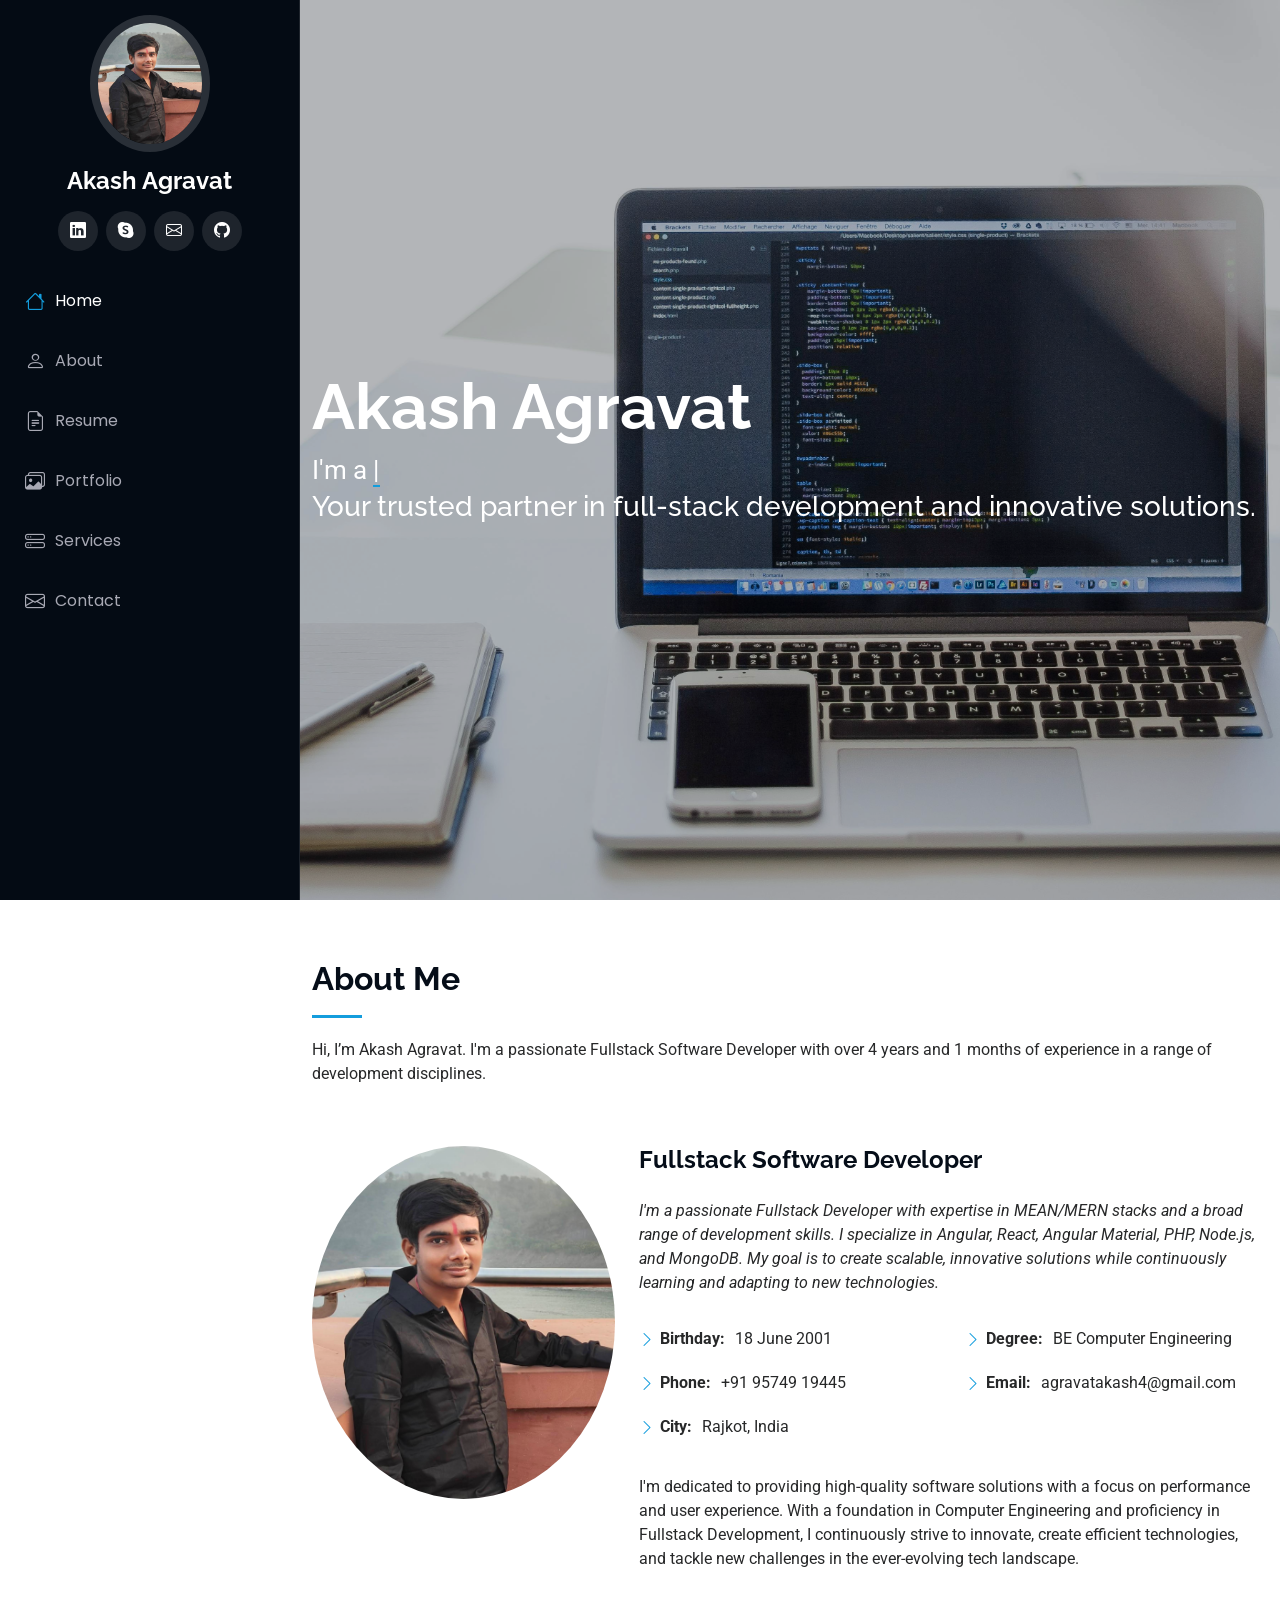
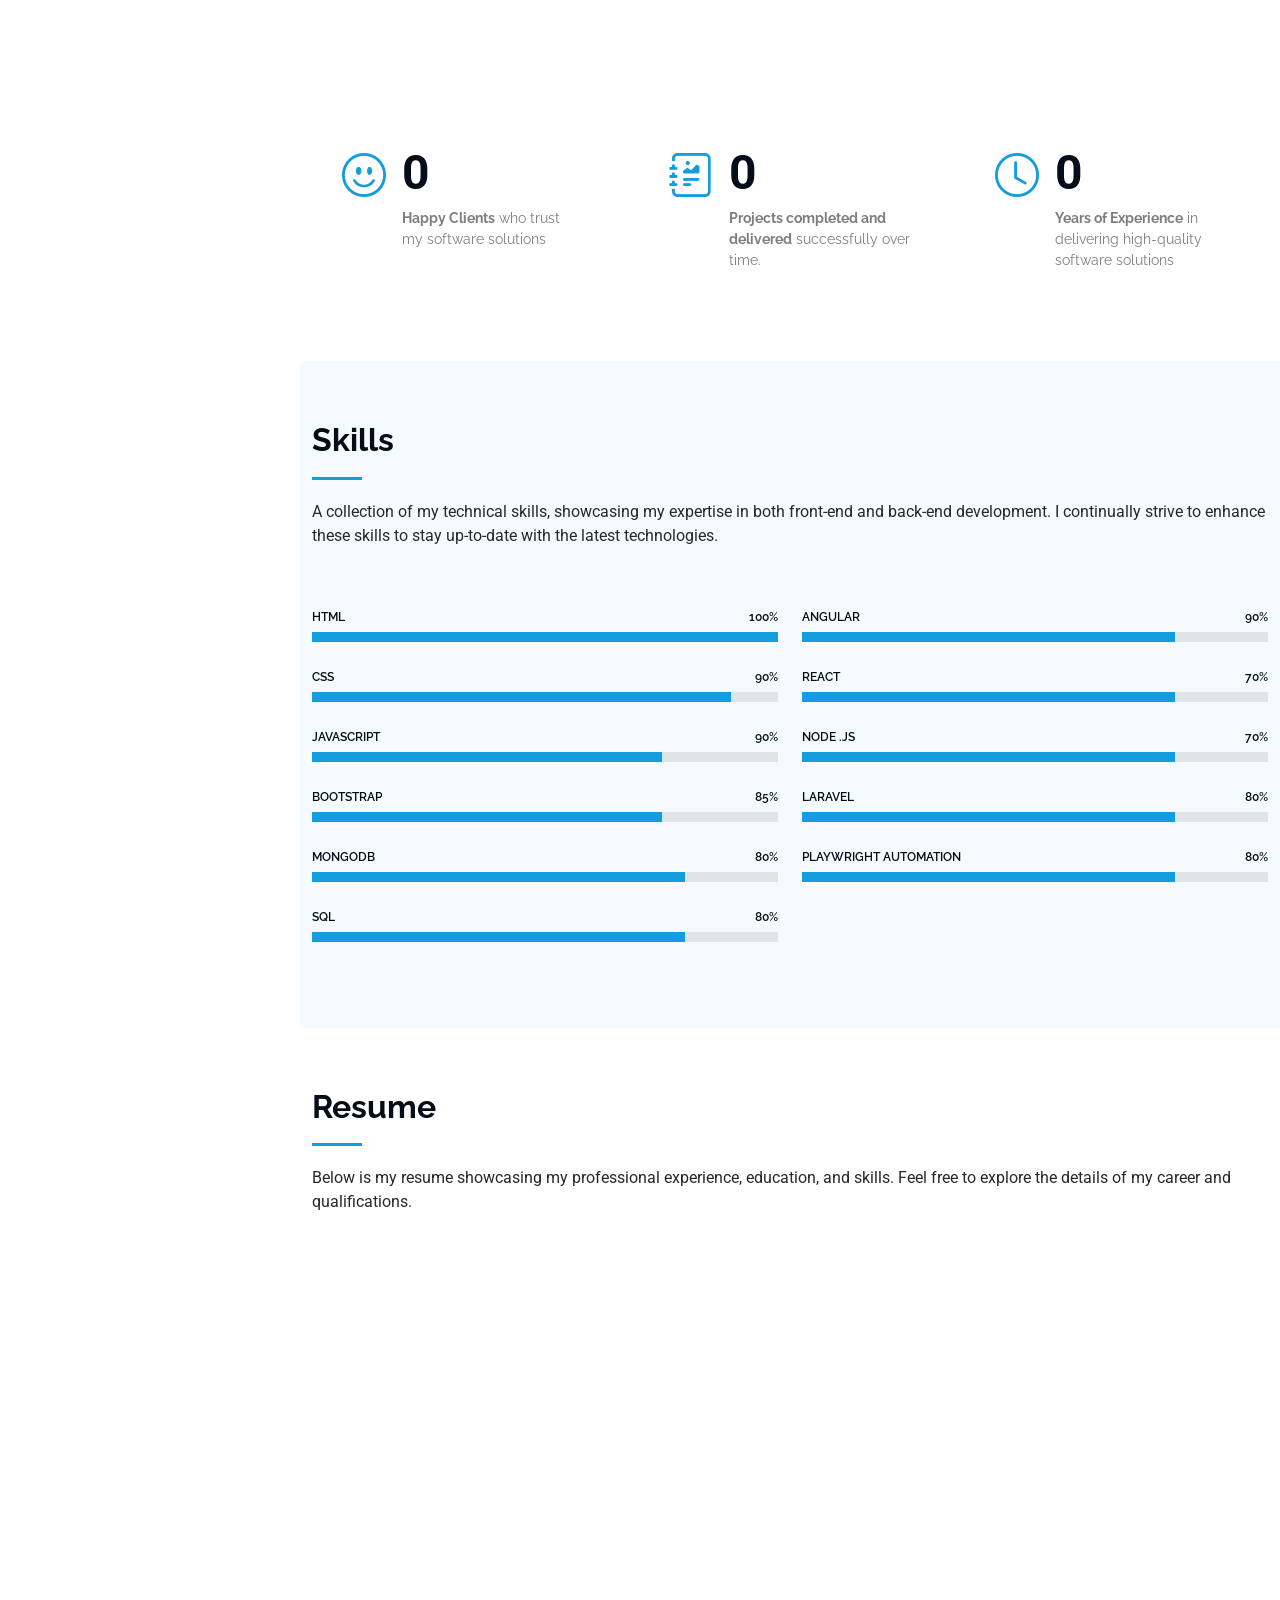
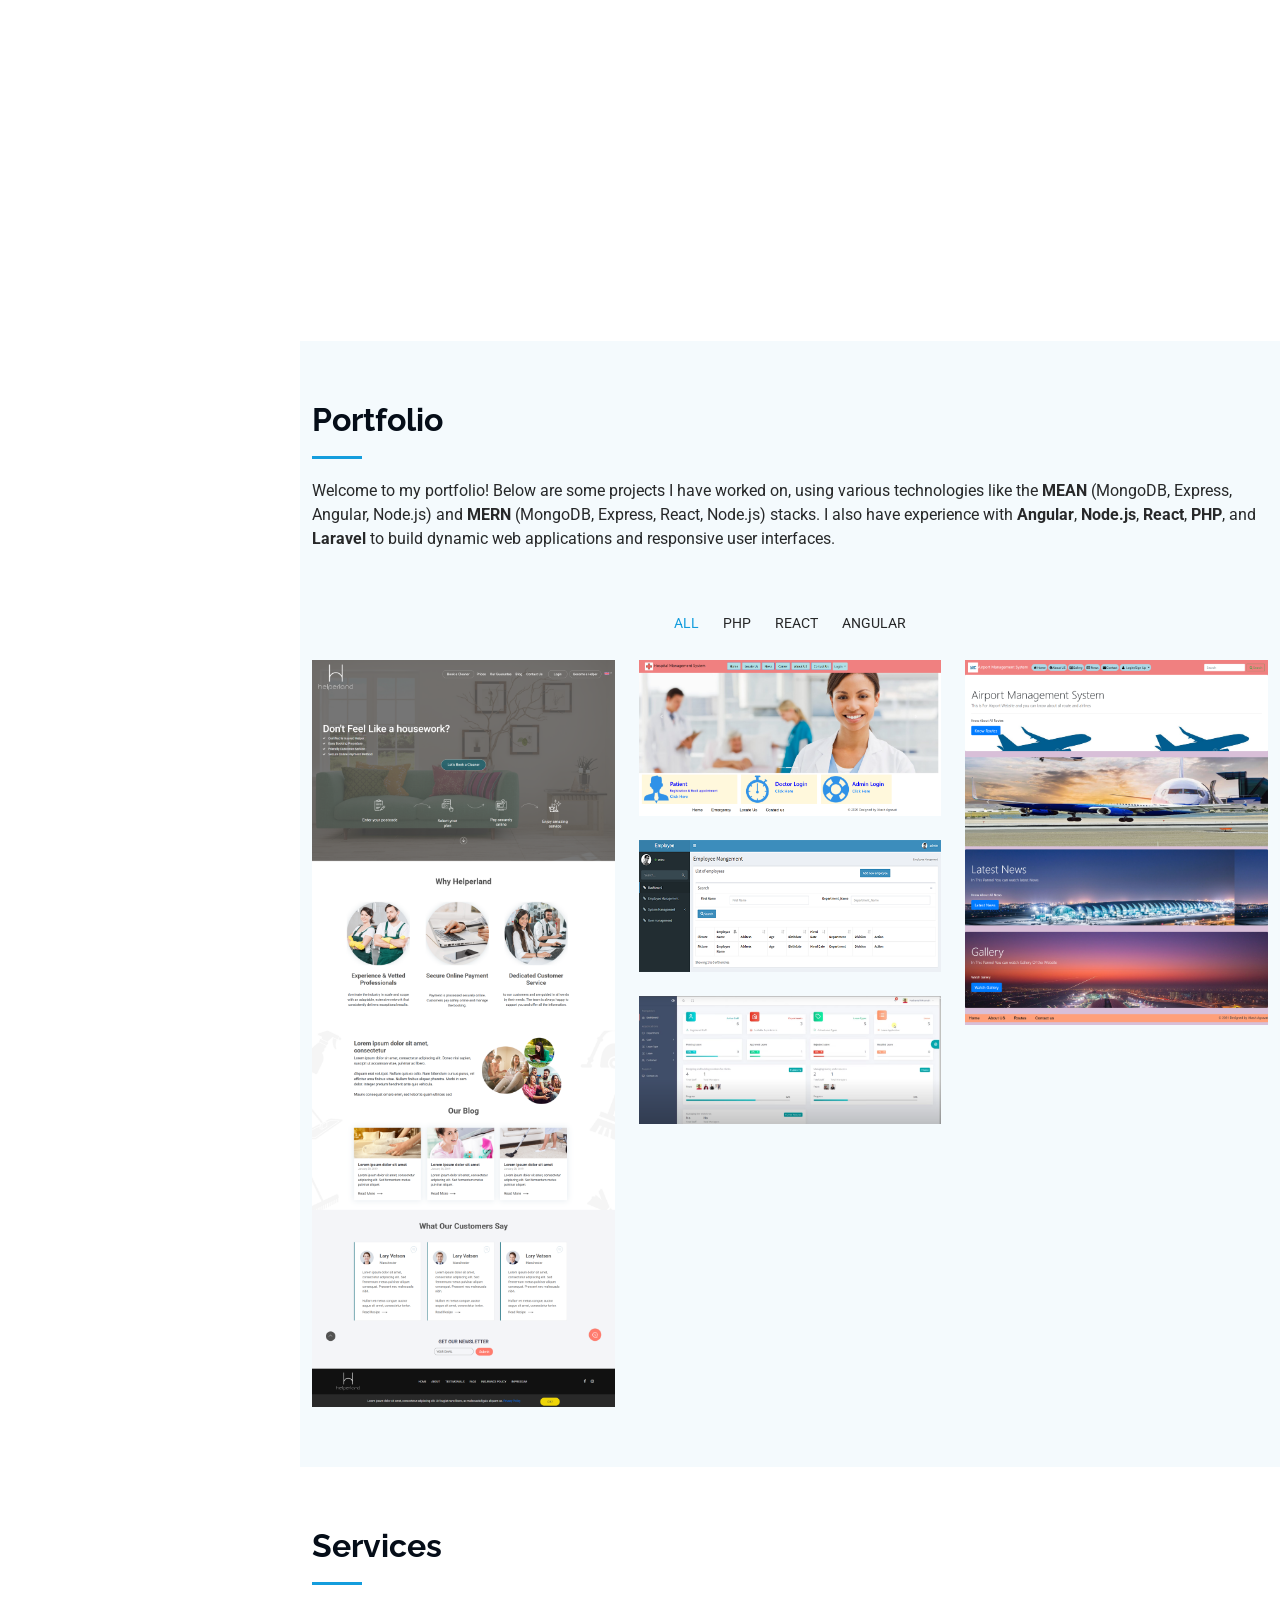
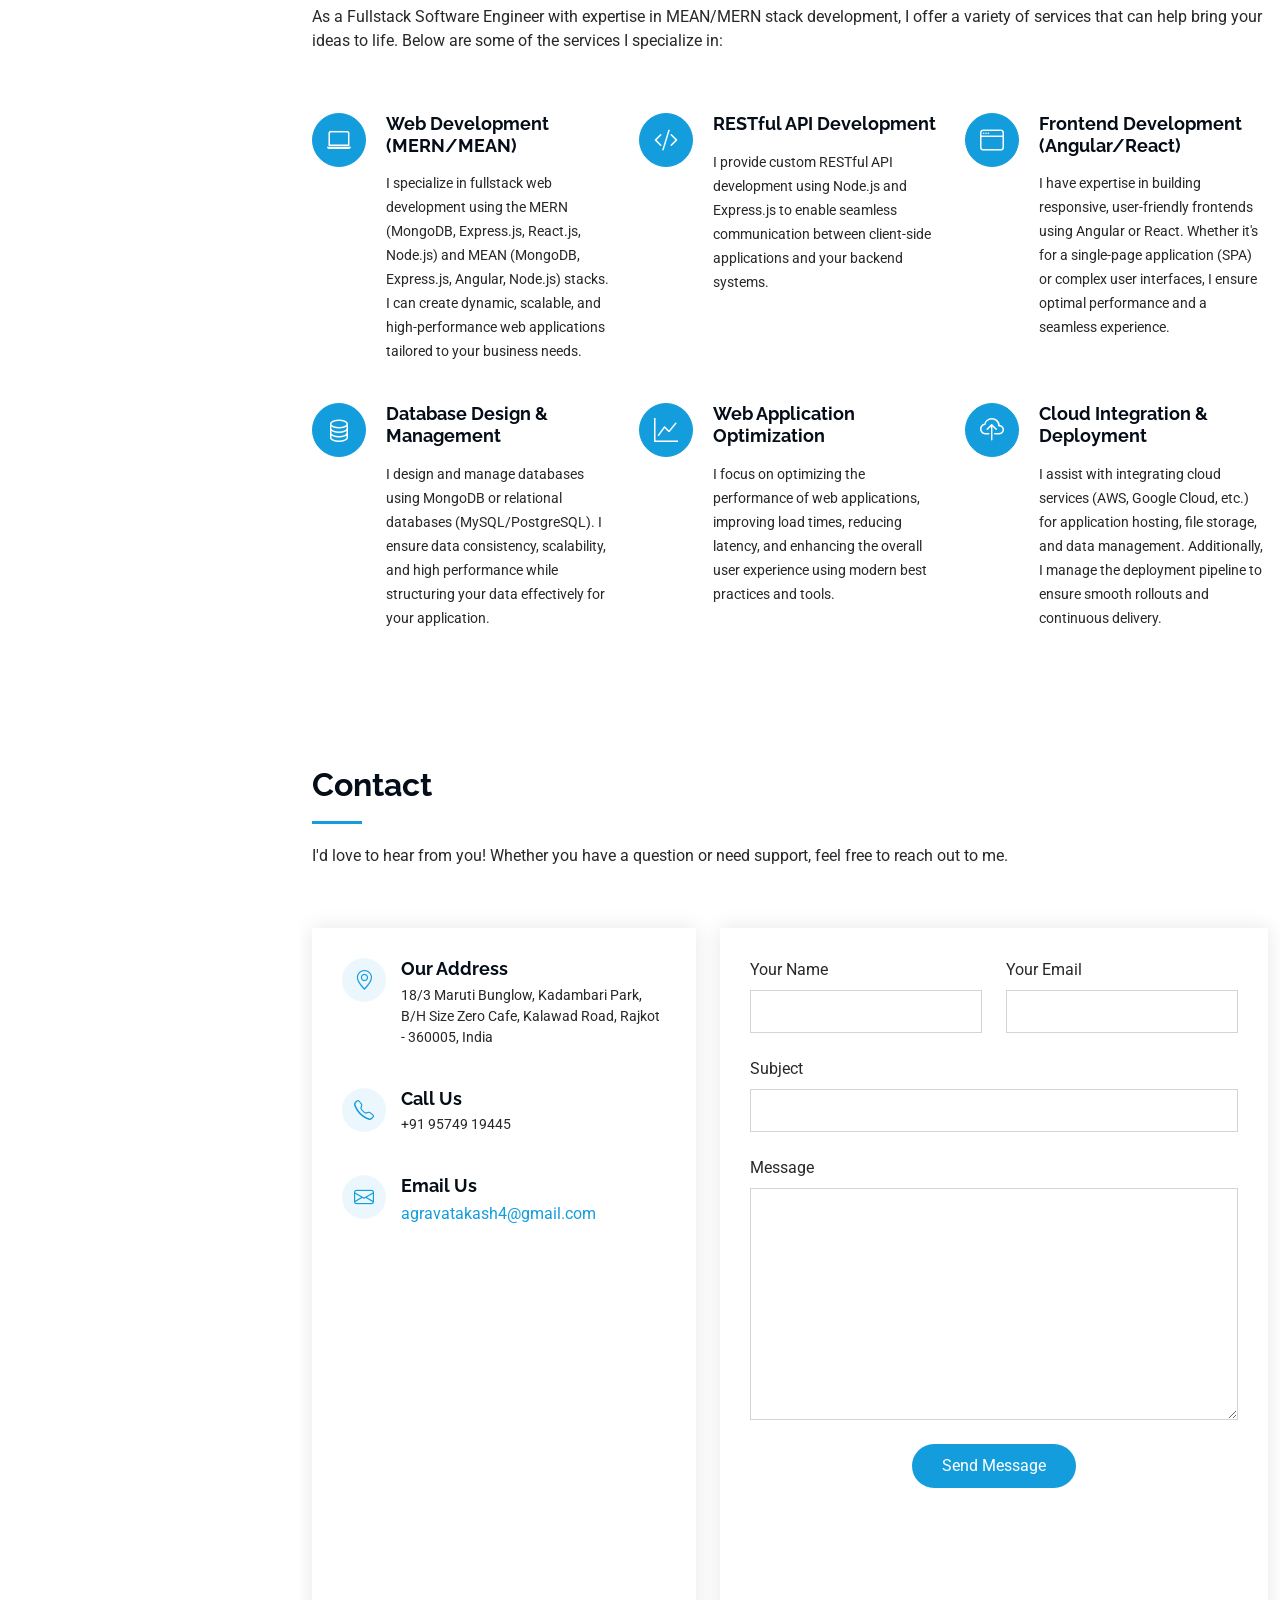
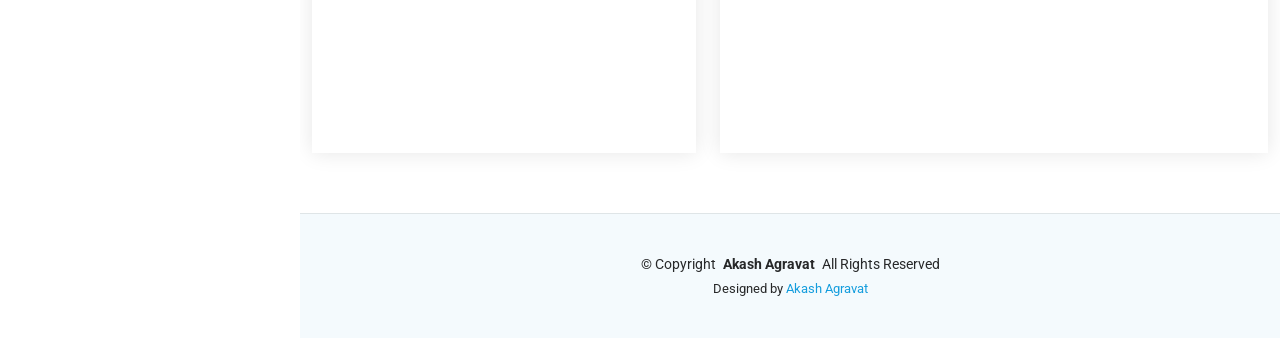
==== commit c2f43dcd: "Update index.html" ====
--- a/index.html
+++ b/index.html
@@ -144,7 +144,7 @@
           </p>
           <h3>
             Your trusted partner in full-stack development and innovative
-            solutions
+            solutions.
           </h3>
         </div>
       </section>
@@ -243,7 +243,7 @@
                 ></span>
                 <p>
                   <strong>Happy Clients</strong>
-                  <span>who trust our software solutions</span>
+                  <span>who trust my software solutions</span>
                 </p>
               </div>
             </div>
@@ -260,8 +260,8 @@
                   class="purecounter"
                 ></span>
                 <p>
-                  <strong>Projects Delivered</strong>
-                  <span>successfully completed over time</span>
+                  <strong>Projects completed and delivered</strong>
+                  <span>successfully over time. </span>
                 </p>
               </div>
             </div>
@@ -280,7 +280,7 @@
                 ></span>
                 <p>
                   <strong>Years of Experience</strong>
-                  <span>delivering quality software solutions</span>
+                  <span>in delivering high-quality software solutions</span>
                 </p>
               </div>
             </div>
@@ -332,7 +332,7 @@
                     role="progressbar"
                     aria-valuenow="90"
                     aria-valuemin="0"
-                    aria-valuemax="100"
+                    aria-valuemax="90"
                   ></div>
                 </div>
               </div>
@@ -348,7 +348,7 @@
                     role="progressbar"
                     aria-valuenow="75"
                     aria-valuemin="0"
-                    aria-valuemax="100"
+                    aria-valuemax="75"
                   ></div>
                 </div>
               </div>
@@ -364,7 +364,7 @@
                     role="progressbar"
                     aria-valuenow="75"
                     aria-valuemin="0"
-                    aria-valuemax="100"
+                    aria-valuemax="75"
                   ></div>
                 </div>
               </div>
@@ -380,7 +380,7 @@
                     role="progressbar"
                     aria-valuenow="80"
                     aria-valuemin="0"
-                    aria-valuemax="100"
+                    aria-valuemax="80"
                   ></div>
                 </div>
               </div>
@@ -396,7 +396,7 @@
                     role="progressbar"
                     aria-valuenow="80"
                     aria-valuemin="0"
-                    aria-valuemax="100"
+                    aria-valuemax="80"
                   ></div>
                 </div>
               </div>
@@ -414,7 +414,7 @@
                     role="progressbar"
                     aria-valuenow="80"
                     aria-valuemin="0"
-                    aria-valuemax="100"
+                    aria-valuemax="80"
                   ></div>
                 </div>
               </div>
@@ -431,7 +431,7 @@
                     role="progressbar"
                     aria-valuenow="80"
                     aria-valuemin="0"
-                    aria-valuemax="100"
+                    aria-valuemax="80"
                   ></div>
                 </div>
               </div>
@@ -447,7 +447,7 @@
                     role="progressbar"
                     aria-valuenow="80"
                     aria-valuemin="0"
-                    aria-valuemax="100"
+                    aria-valuemax="80"
                   ></div>
                 </div>
               </div>
@@ -463,7 +463,7 @@
                     role="progressbar"
                     aria-valuenow="80"
                     aria-valuemin="0"
-                    aria-valuemax="100"
+                    aria-valuemax="80"
                   ></div>
                 </div>
               </div>
@@ -480,7 +480,7 @@
                     role="progressbar"
                     aria-valuenow="80"
                     aria-valuemin="0"
-                    aria-valuemax="100"
+                    aria-valuemax="80"
                   ></div>
                 </div>
               </div>
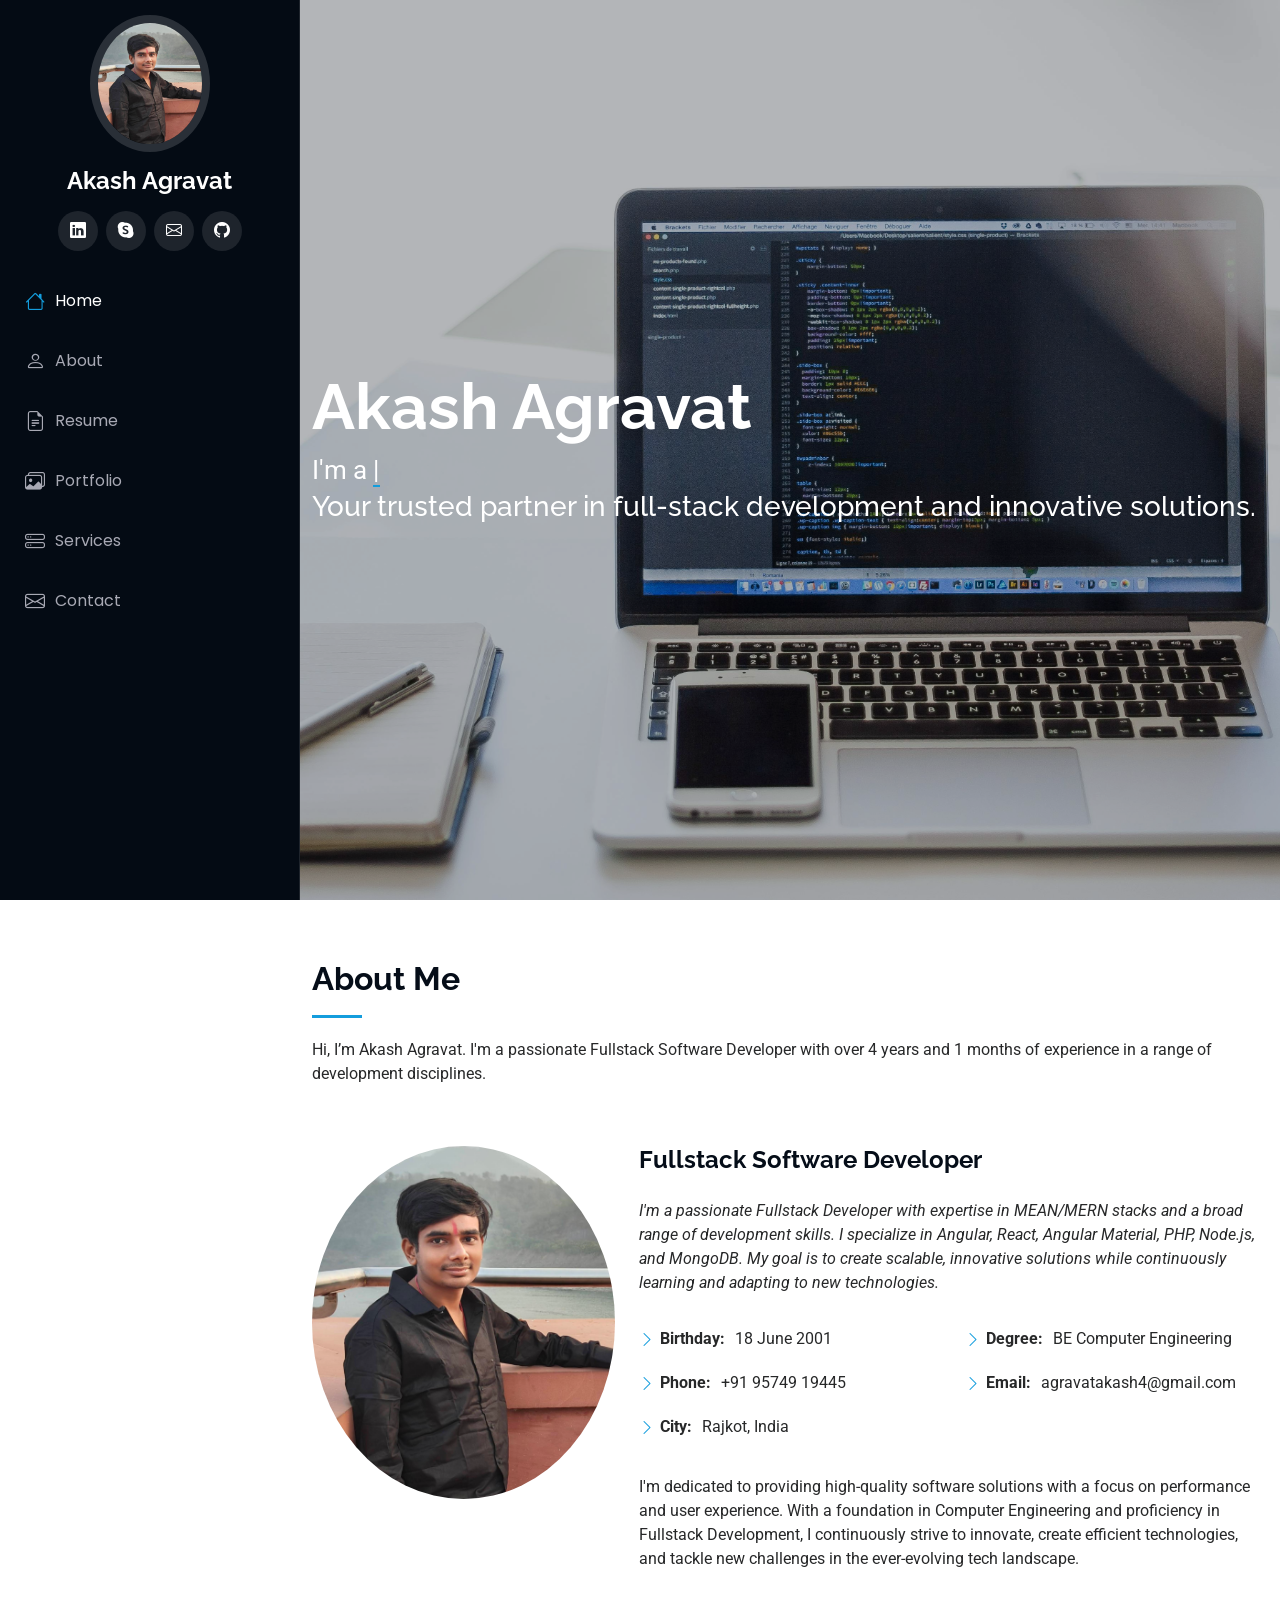
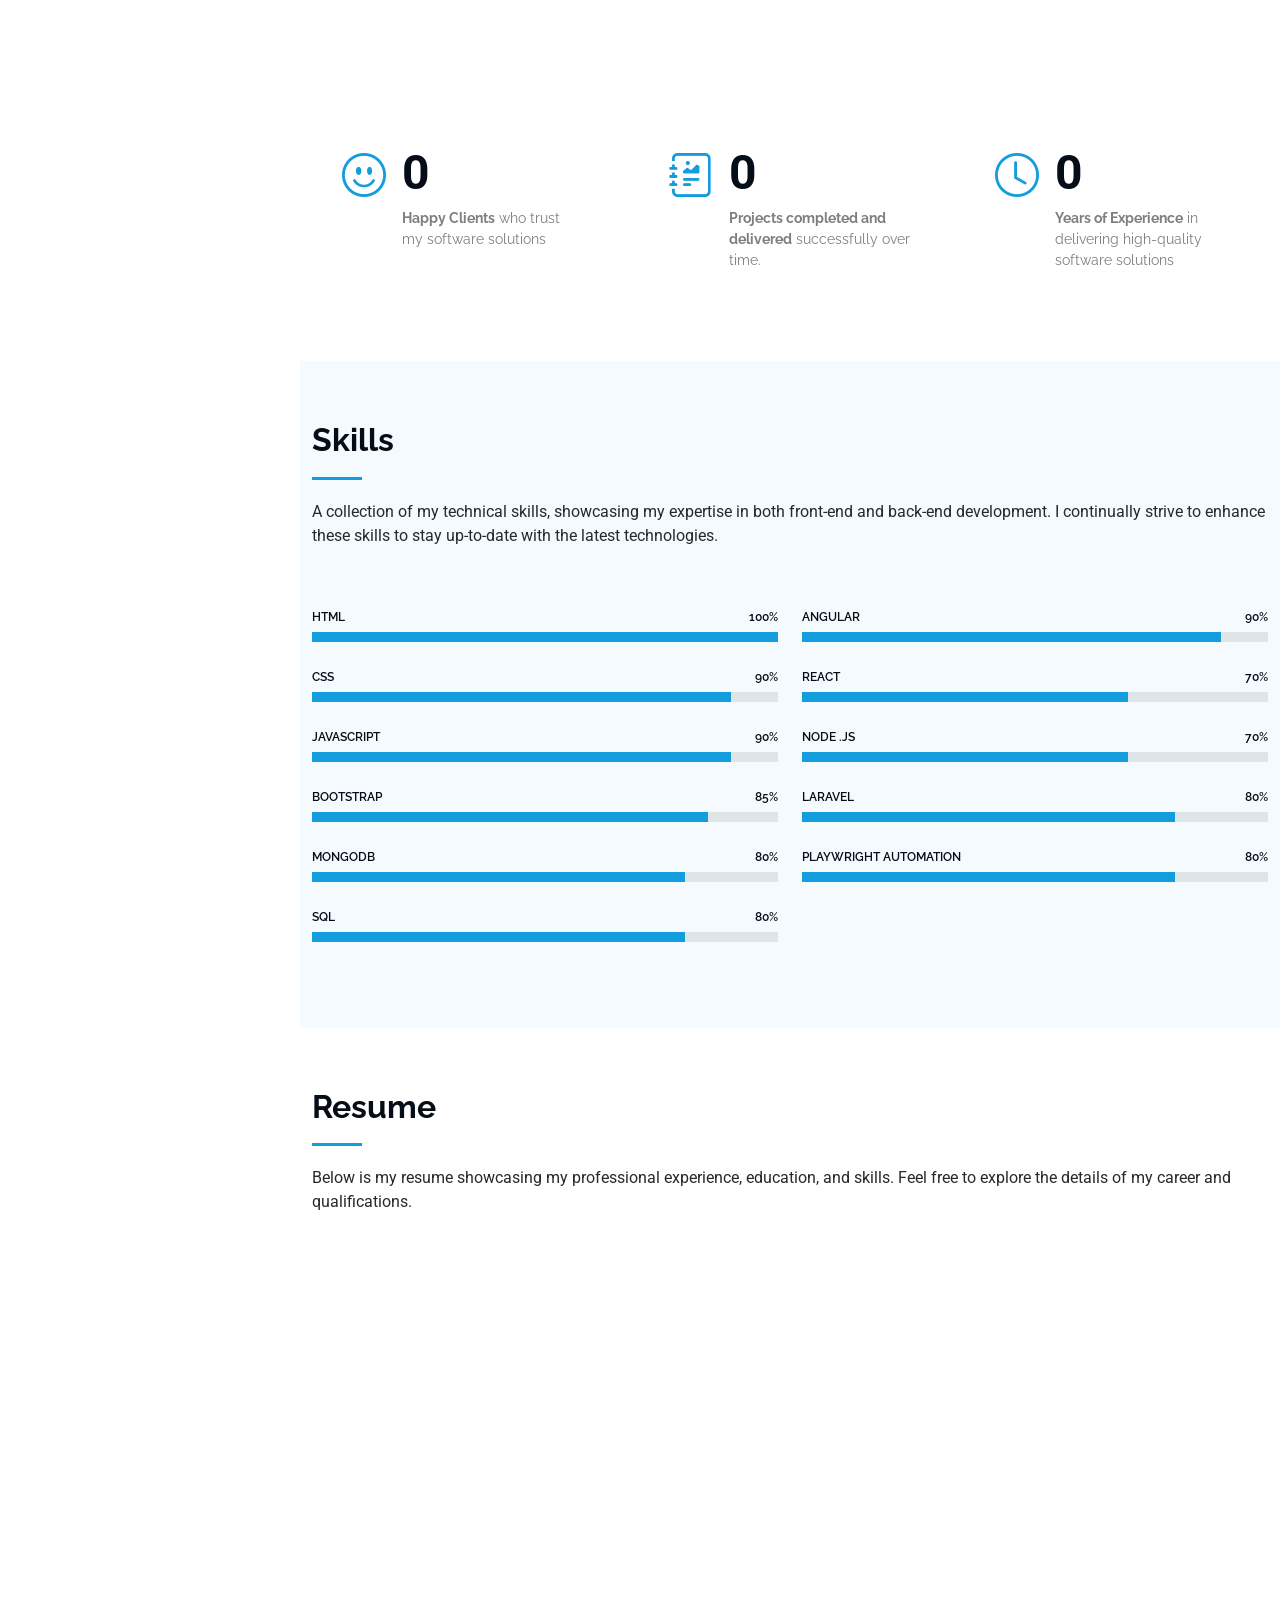
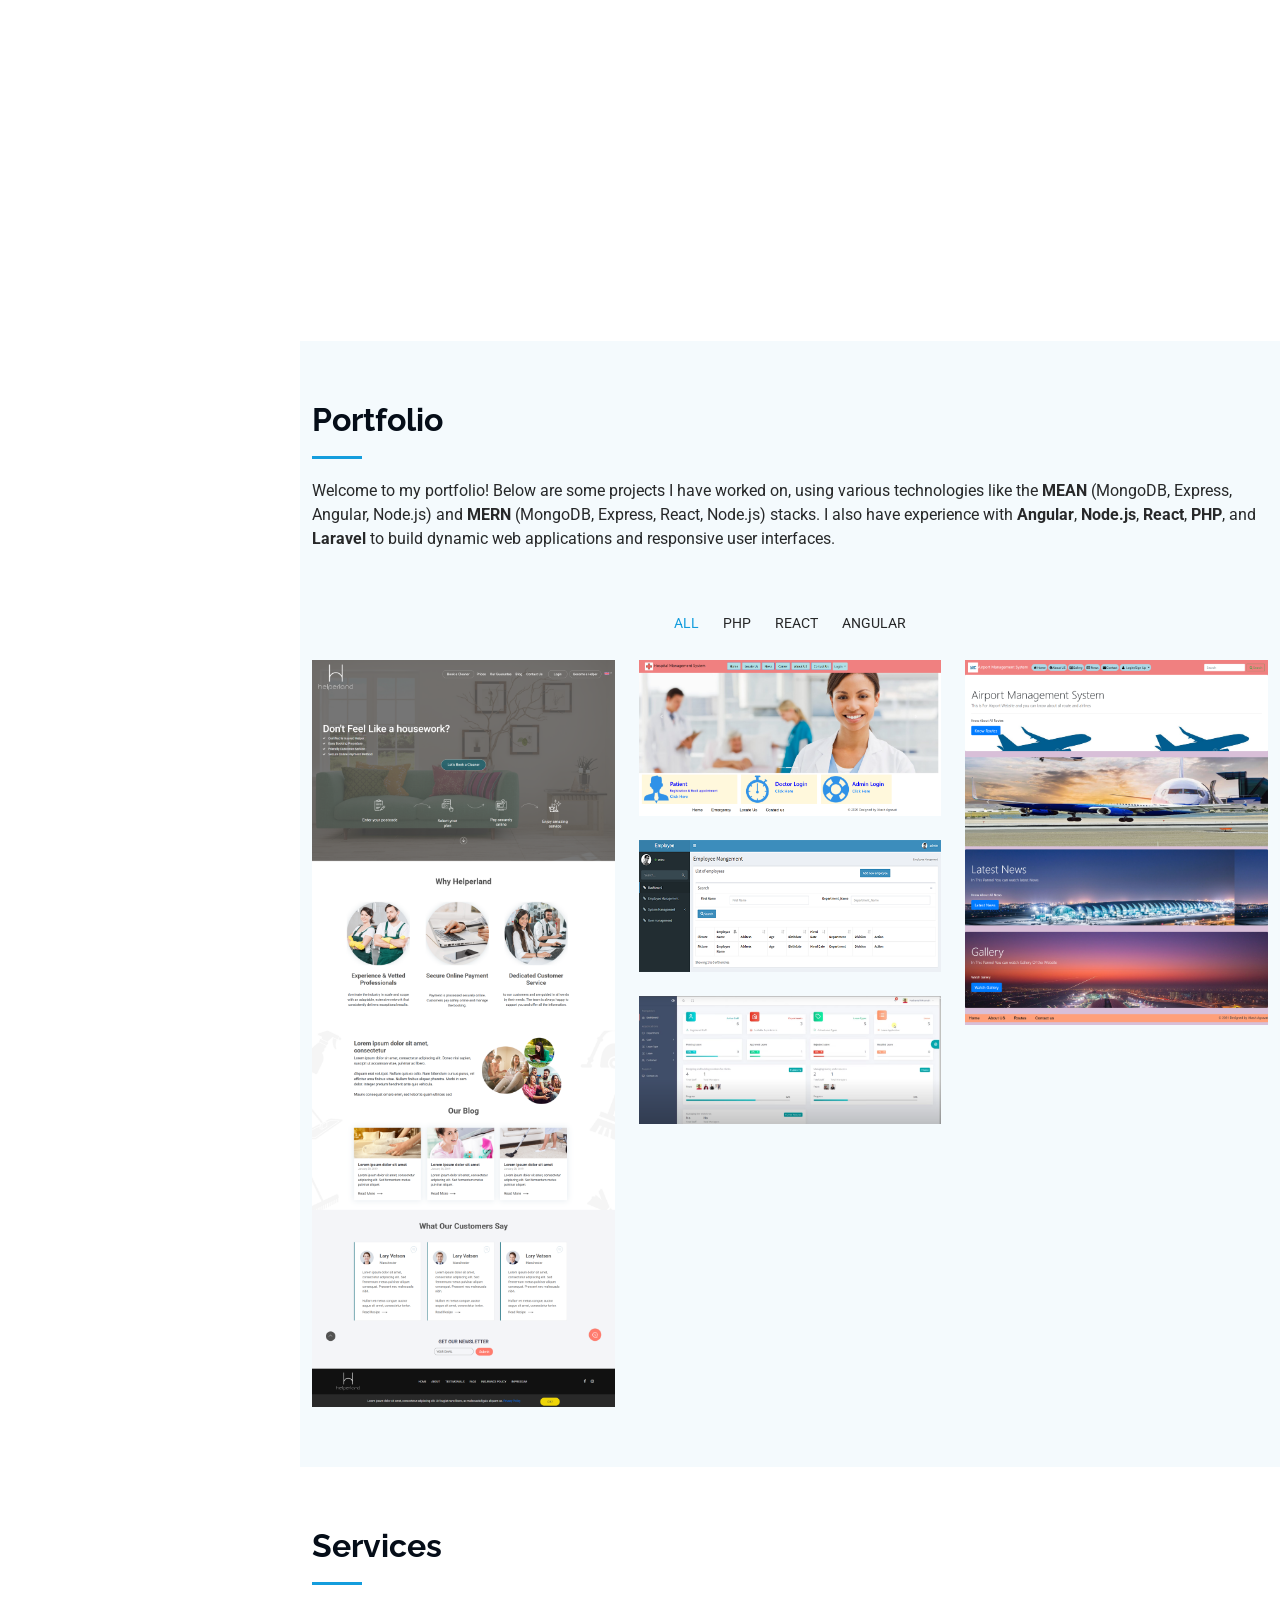
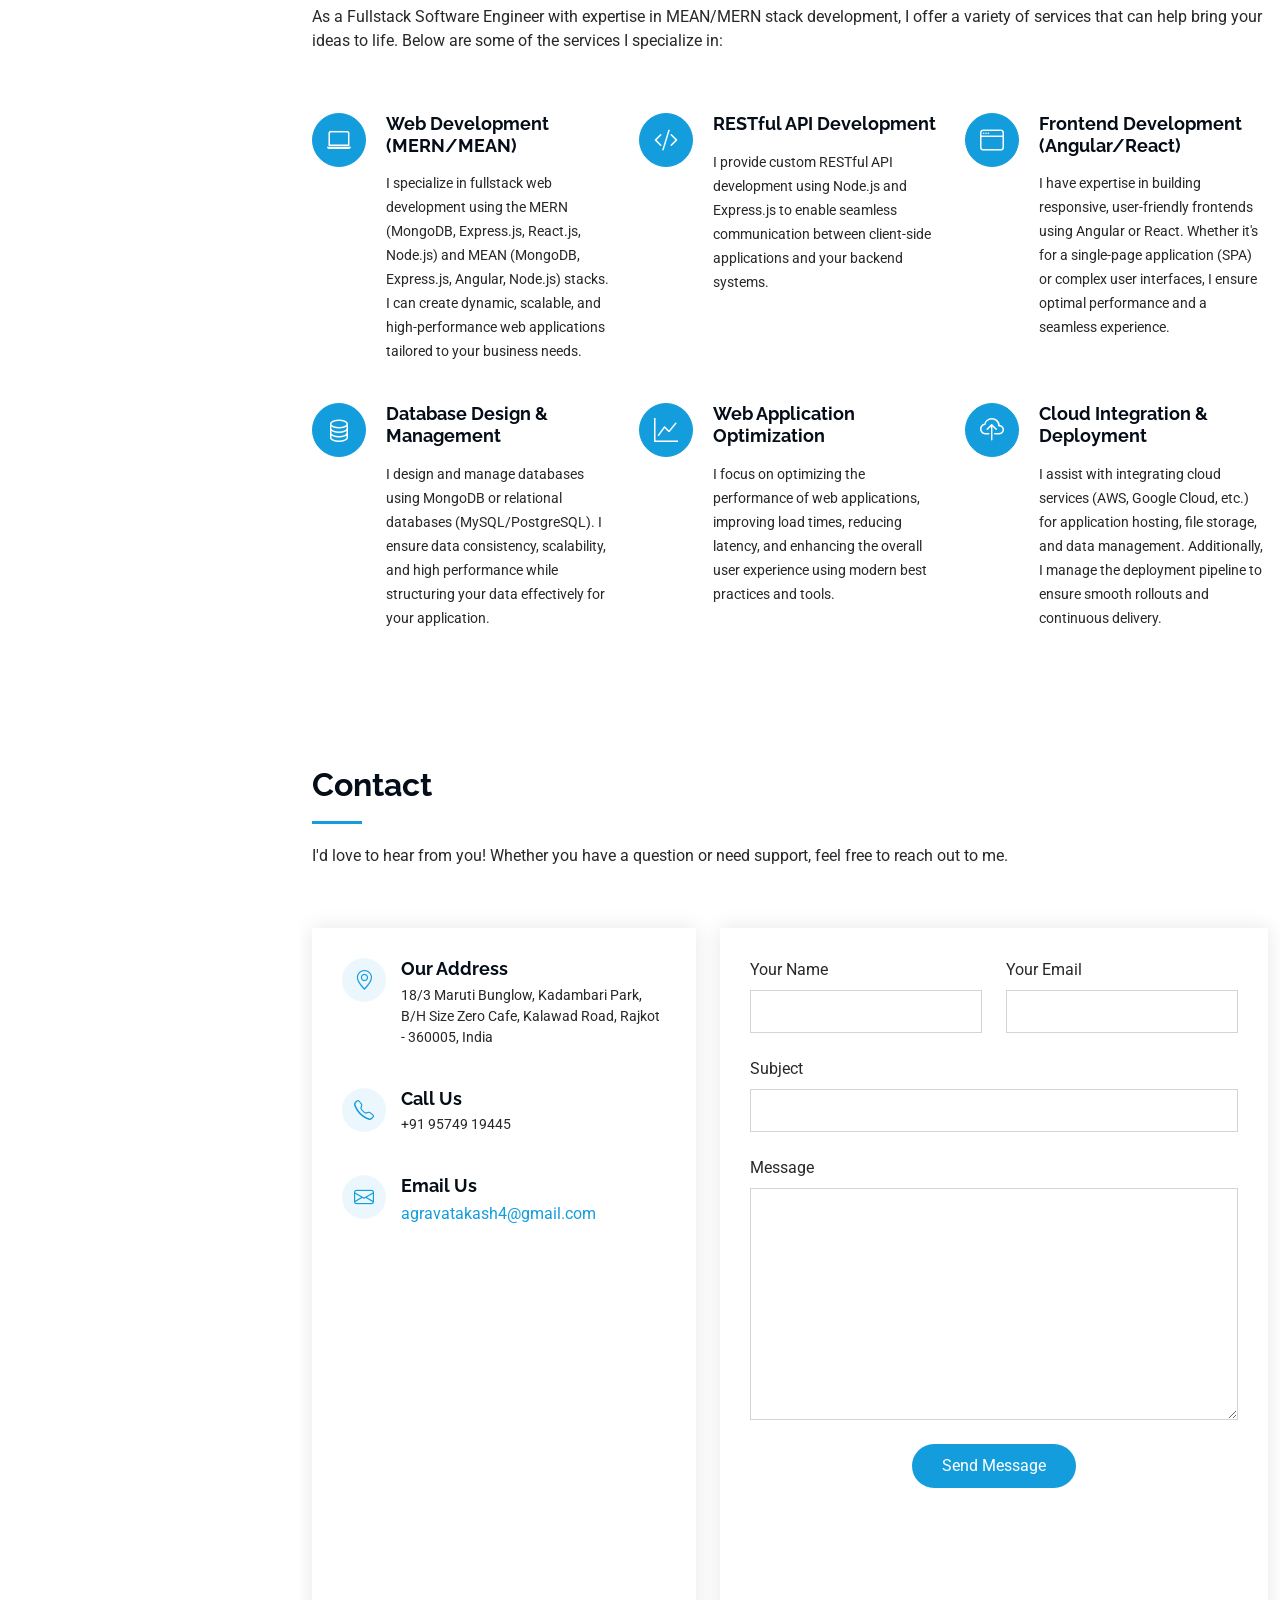
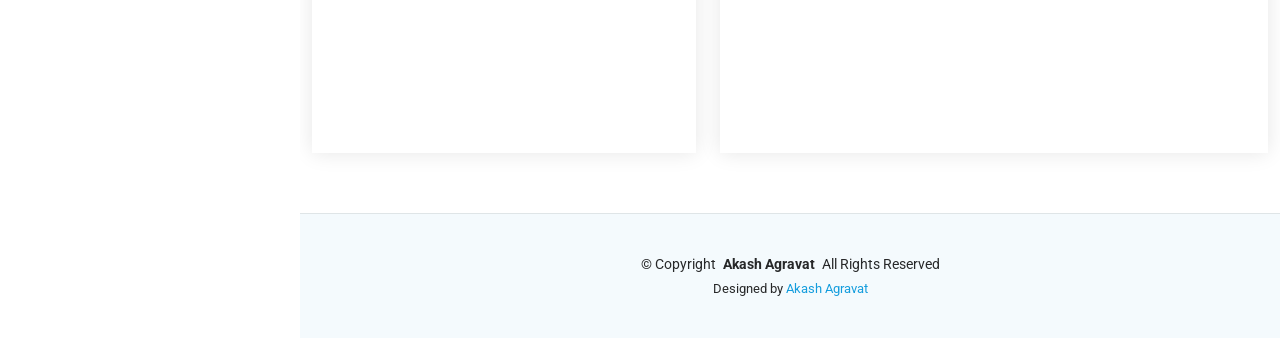
==== commit b0e6c07a: "Update index.html" ====
--- a/index.html
+++ b/index.html
@@ -332,7 +332,7 @@
                     role="progressbar"
                     aria-valuenow="90"
                     aria-valuemin="0"
-                    aria-valuemax="90"
+                    aria-valuemax="100"
                   ></div>
                 </div>
               </div>
@@ -346,9 +346,9 @@
                   <div
                     class="progress-bar"
                     role="progressbar"
-                    aria-valuenow="75"
+                    aria-valuenow="90"
                     aria-valuemin="0"
-                    aria-valuemax="75"
+                    aria-valuemax="100"
                   ></div>
                 </div>
               </div>
@@ -362,9 +362,9 @@
                   <div
                     class="progress-bar"
                     role="progressbar"
-                    aria-valuenow="75"
+                    aria-valuenow="85"
                     aria-valuemin="0"
-                    aria-valuemax="75"
+                    aria-valuemax="100"
                   ></div>
                 </div>
               </div>
@@ -380,7 +380,7 @@
                     role="progressbar"
                     aria-valuenow="80"
                     aria-valuemin="0"
-                    aria-valuemax="80"
+                    aria-valuemax="100"
                   ></div>
                 </div>
               </div>
@@ -396,7 +396,7 @@
                     role="progressbar"
                     aria-valuenow="80"
                     aria-valuemin="0"
-                    aria-valuemax="80"
+                    aria-valuemax="100"
                   ></div>
                 </div>
               </div>
@@ -407,6 +407,55 @@
               <div class="progress">
                 <span class="skill"
                   ><span>Angular</span> <i class="val">90%</i></span
+                >
+                <div class="progress-bar-wrap">
+                  <div
+                    class="progress-bar"
+                    role="progressbar"
+                    aria-valuenow="90"
+                    aria-valuemin="0"
+                    aria-valuemax="100"
+                  ></div>
+                </div>
+              </div>
+              <!-- End Skills Item -->
+              <!-- End Skills Item -->
+
+              <div class="progress">
+                <span class="skill"
+                  ><span>React</span> <i class="val">70%</i></span
+                >
+                <div class="progress-bar-wrap">
+                  <div
+                    class="progress-bar"
+                    role="progressbar"
+                    aria-valuenow="70"
+                    aria-valuemin="0"
+                    aria-valuemax="100"
+                  ></div>
+                </div>
+              </div>
+              <!-- End Skills Item -->
+
+              <div class="progress">
+                <span class="skill"
+                  ><span>Node .js</span> <i class="val">70%</i></span
+                >
+                <div class="progress-bar-wrap">
+                  <div
+                    class="progress-bar"
+                    role="progressbar"
+                    aria-valuenow="70"
+                    aria-valuemin="0"
+                    aria-valuemax="100"
+                  ></div>
+                </div>
+              </div>
+              <!-- End Skills Item -->
+
+              <div class="progress">
+                <span class="skill"
+                  ><span>Laravel</span> <i class="val">80%</i></span
                 >
                 <div class="progress-bar-wrap">
                   <div
@@ -414,16 +463,16 @@
                     role="progressbar"
                     aria-valuenow="80"
                     aria-valuemin="0"
-                    aria-valuemax="80"
+                    aria-valuemax="100"
                   ></div>
                 </div>
               </div>
-              <!-- End Skills Item -->
               <!-- End Skills Item -->
 
               <div class="progress">
                 <span class="skill"
-                  ><span>React</span> <i class="val">70%</i></span
+                  ><span>Playwright Automation</span>
+                  <i class="val">80%</i></span
                 >
                 <div class="progress-bar-wrap">
                   <div
@@ -431,56 +480,7 @@
                     role="progressbar"
                     aria-valuenow="80"
                     aria-valuemin="0"
-                    aria-valuemax="80"
-                  ></div>
-                </div>
-              </div>
-              <!-- End Skills Item -->
-
-              <div class="progress">
-                <span class="skill"
-                  ><span>Node .js</span> <i class="val">70%</i></span
-                >
-                <div class="progress-bar-wrap">
-                  <div
-                    class="progress-bar"
-                    role="progressbar"
-                    aria-valuenow="80"
-                    aria-valuemin="0"
-                    aria-valuemax="80"
-                  ></div>
-                </div>
-              </div>
-              <!-- End Skills Item -->
-
-              <div class="progress">
-                <span class="skill"
-                  ><span>Laravel</span> <i class="val">80%</i></span
-                >
-                <div class="progress-bar-wrap">
-                  <div
-                    class="progress-bar"
-                    role="progressbar"
-                    aria-valuenow="80"
-                    aria-valuemin="0"
-                    aria-valuemax="80"
-                  ></div>
-                </div>
-              </div>
-              <!-- End Skills Item -->
-
-              <div class="progress">
-                <span class="skill"
-                  ><span>Playwright Automation</span>
-                  <i class="val">80%</i></span
-                >
-                <div class="progress-bar-wrap">
-                  <div
-                    class="progress-bar"
-                    role="progressbar"
-                    aria-valuenow="80"
-                    aria-valuemin="0"
-                    aria-valuemax="80"
+                    aria-valuemax="100"
                   ></div>
                 </div>
               </div>
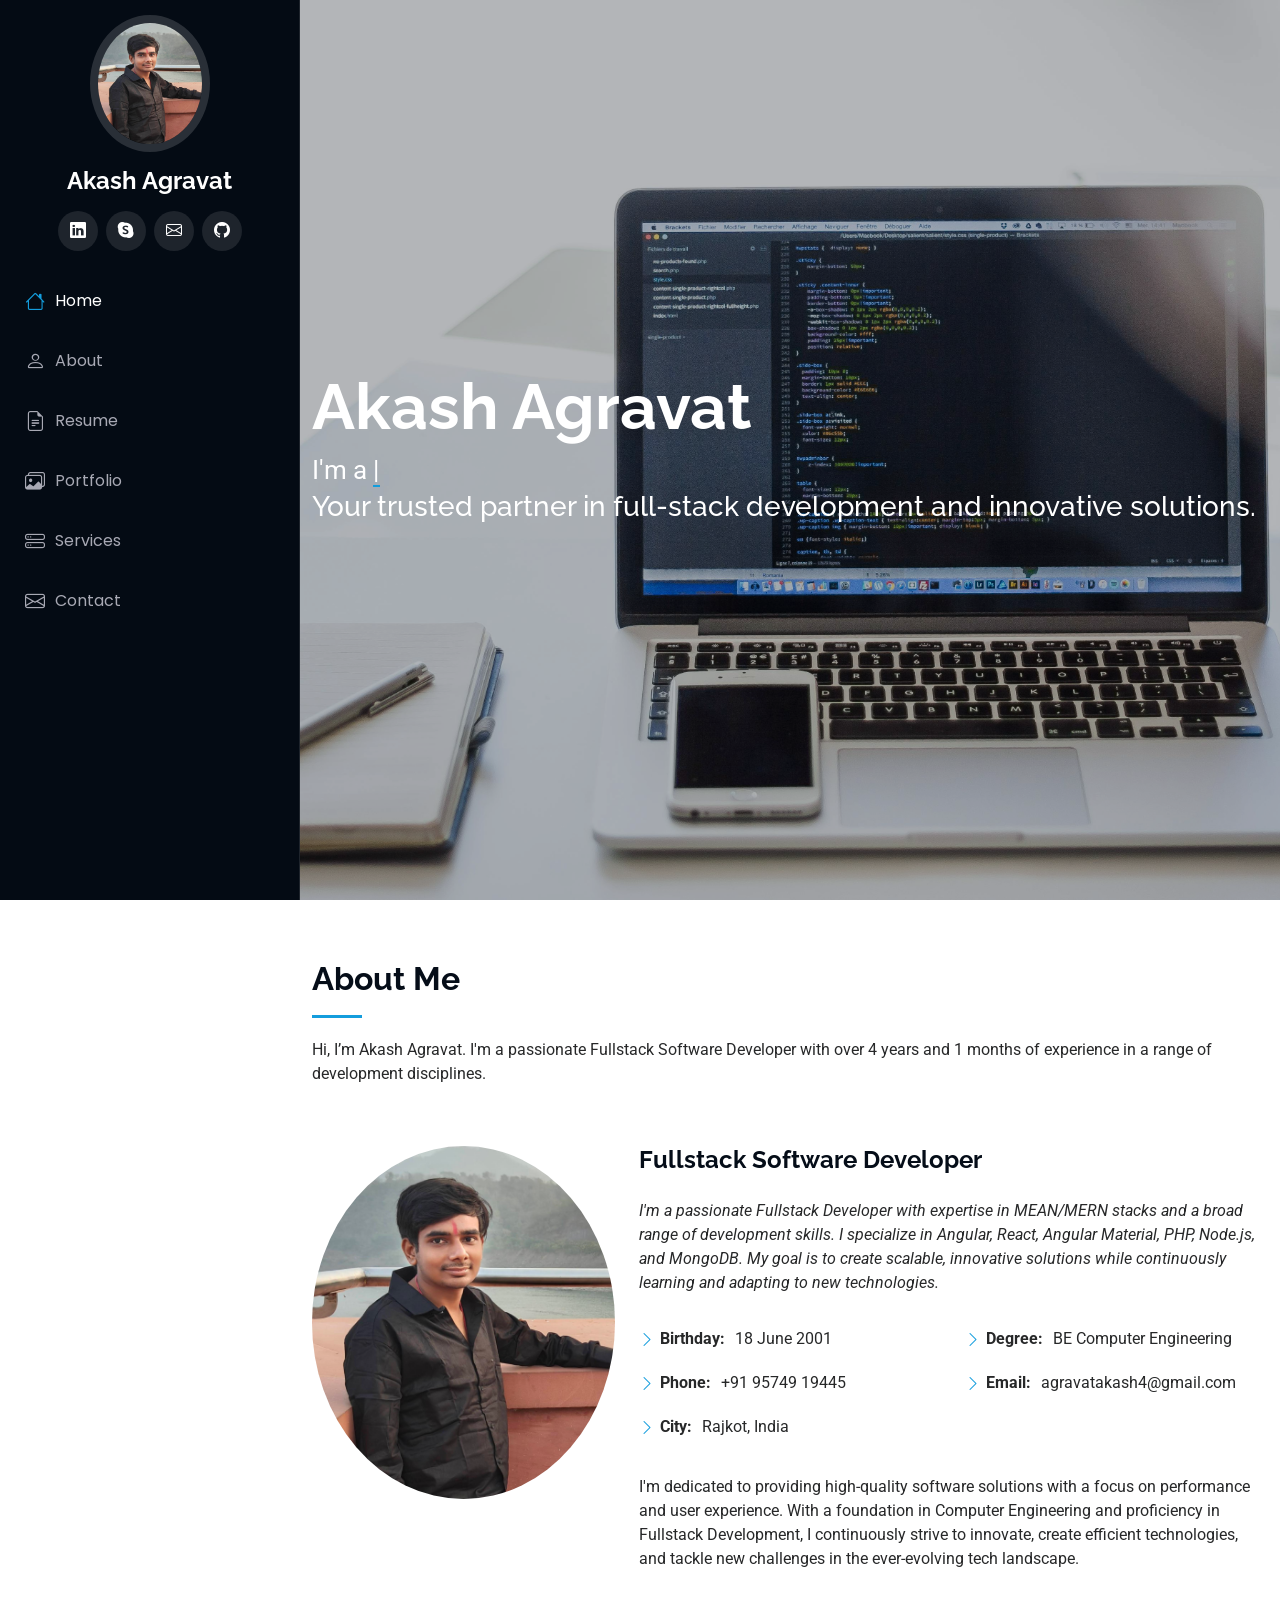
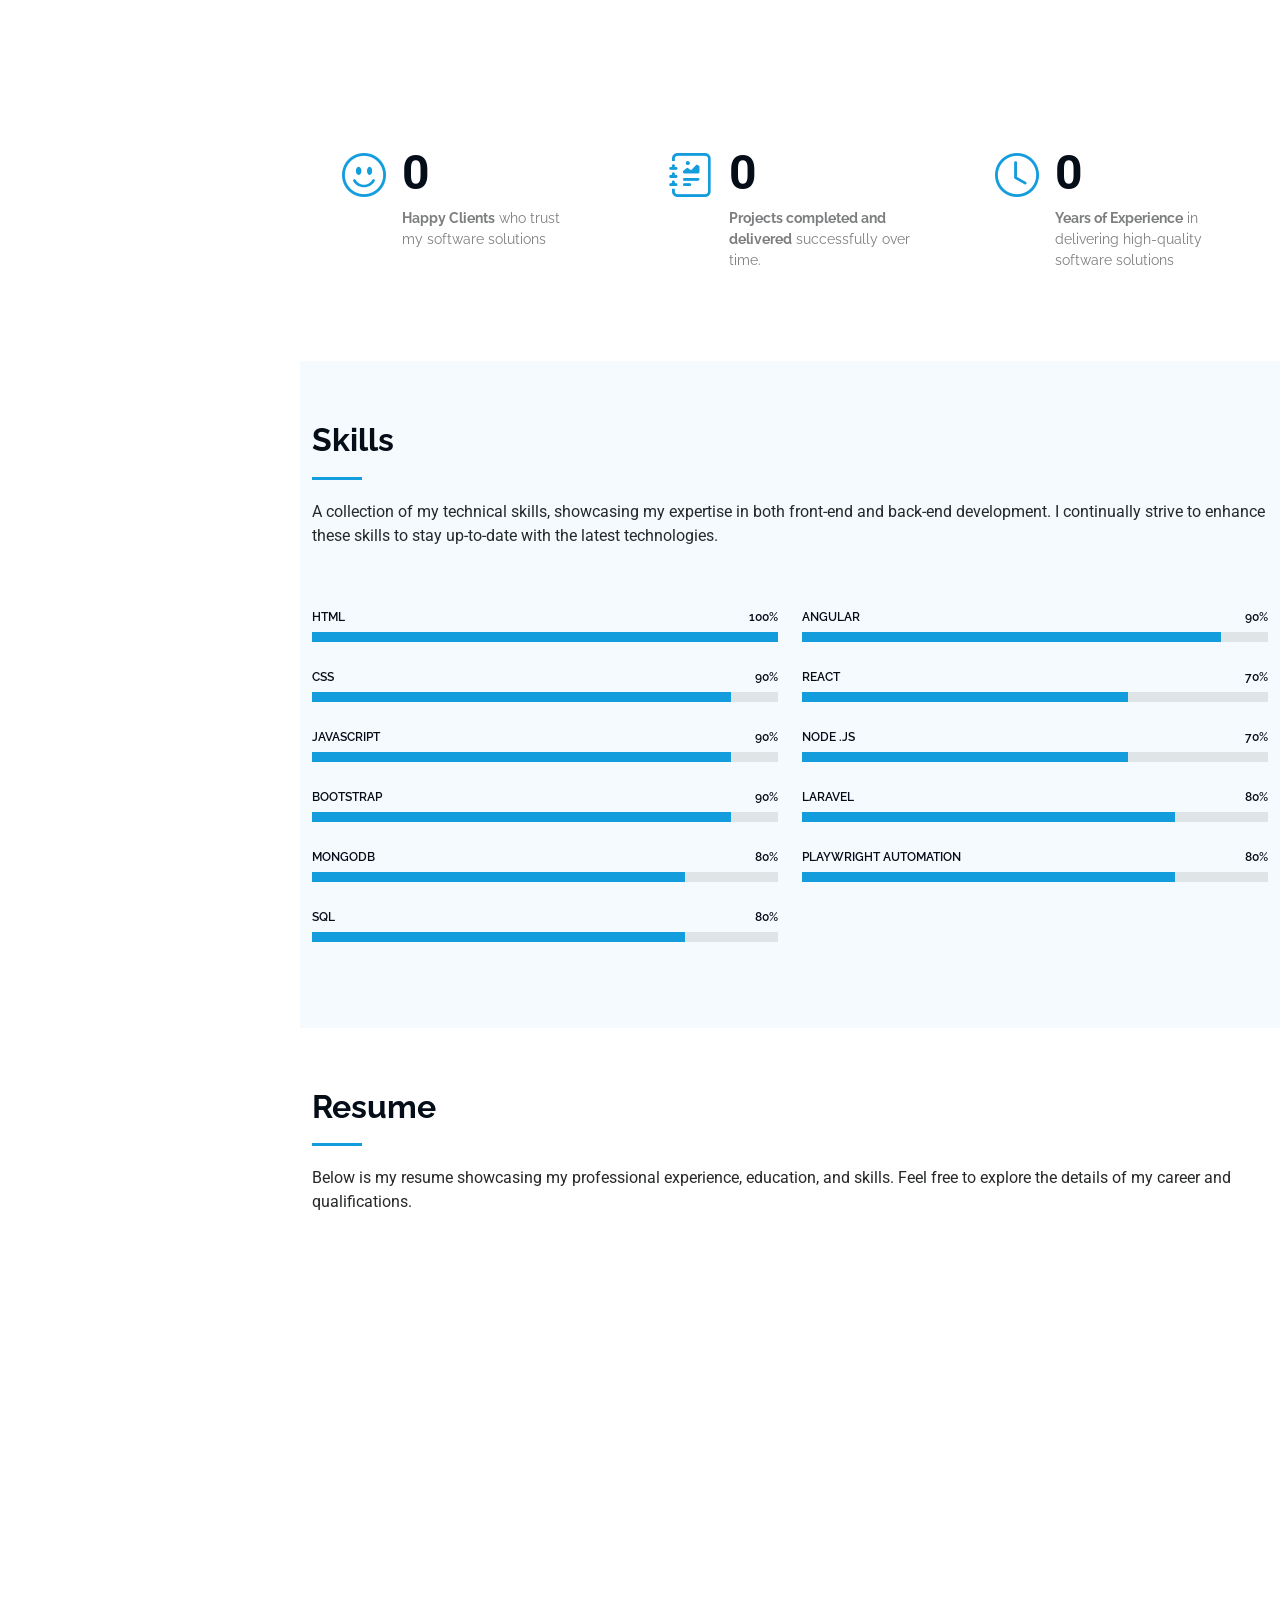
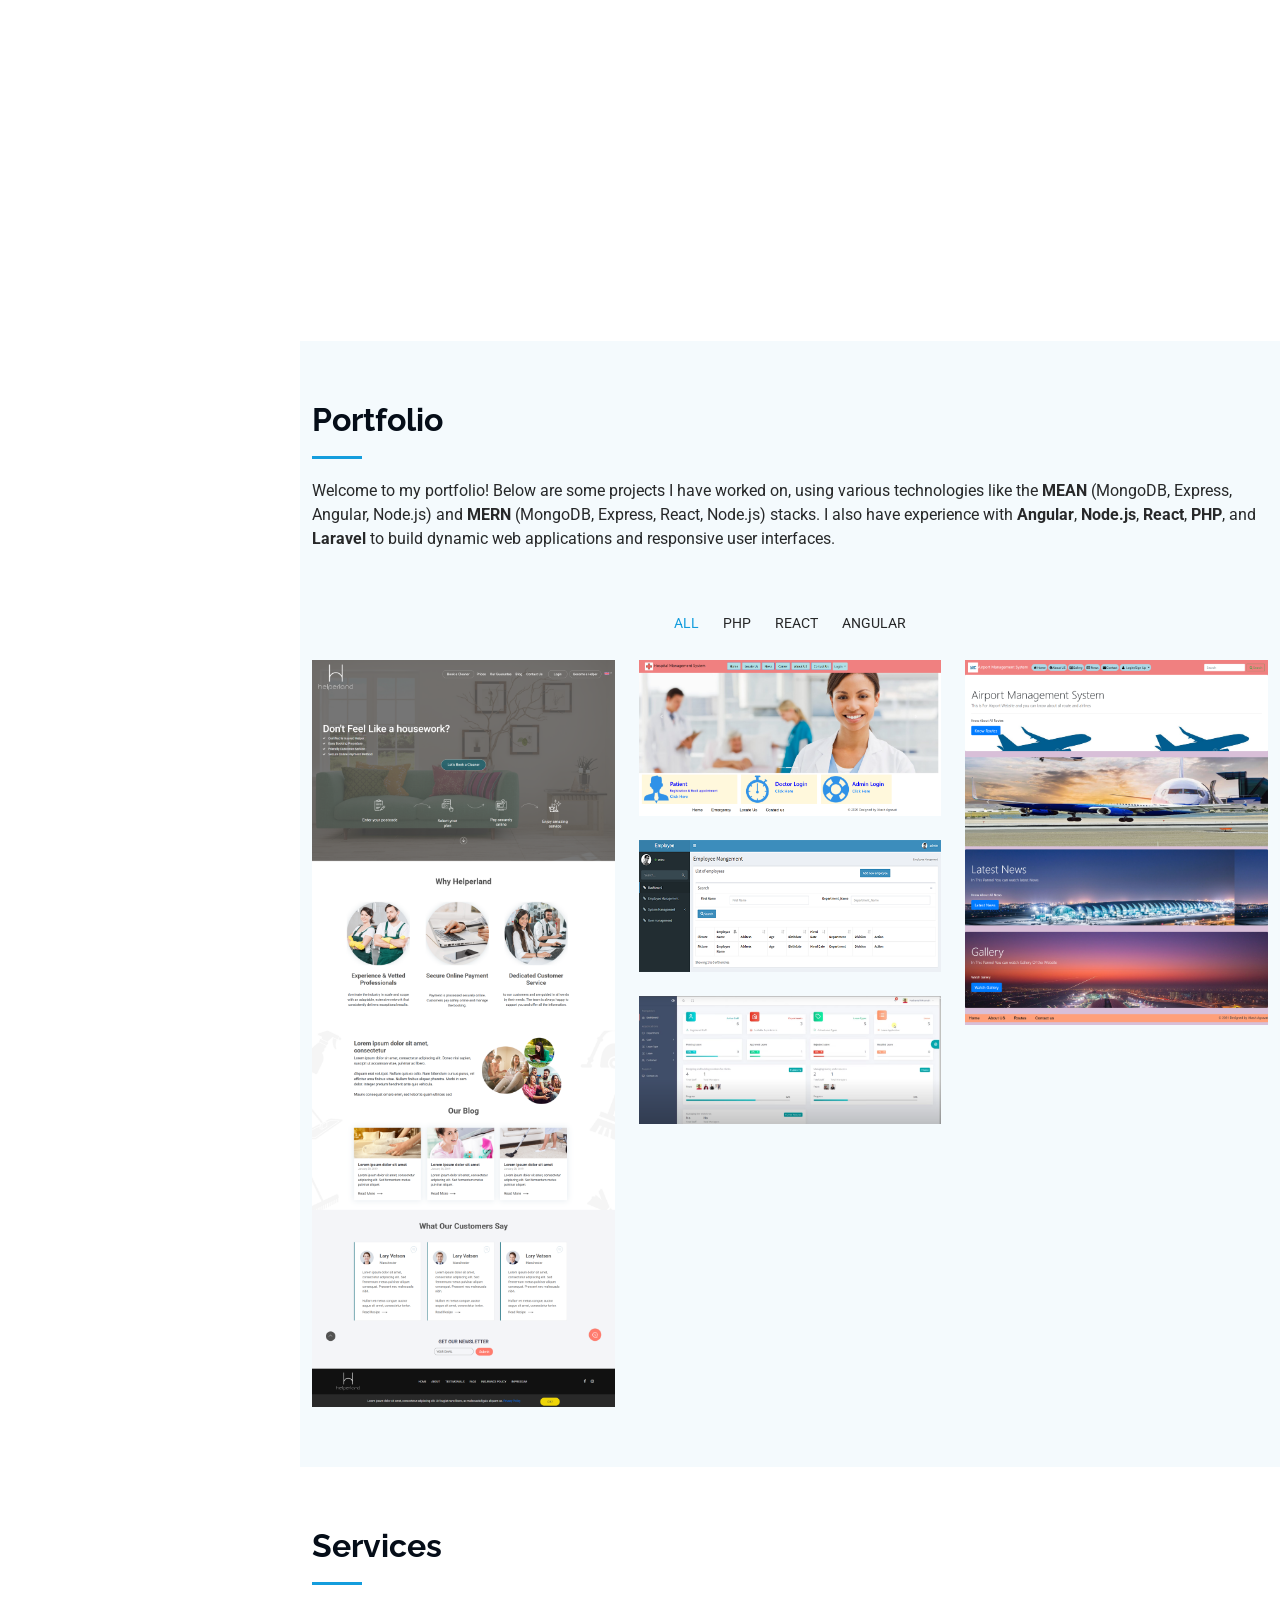
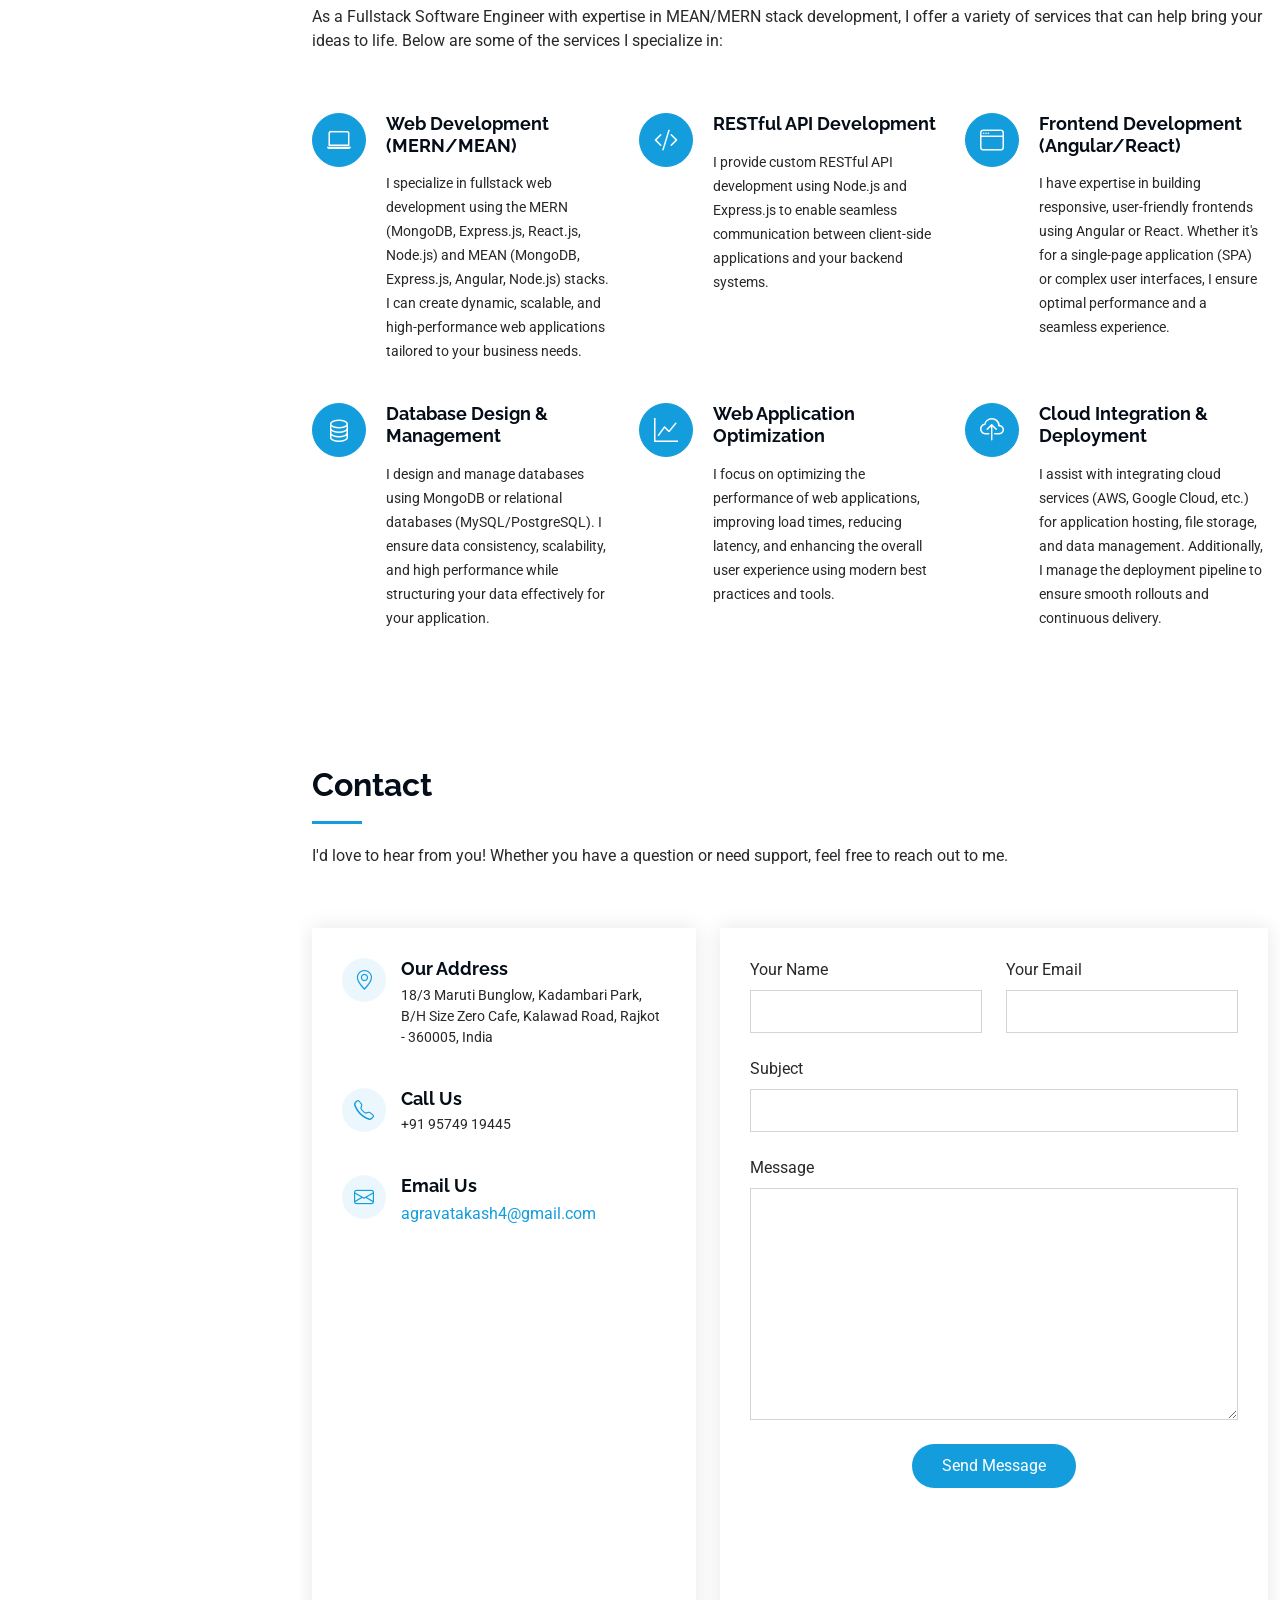
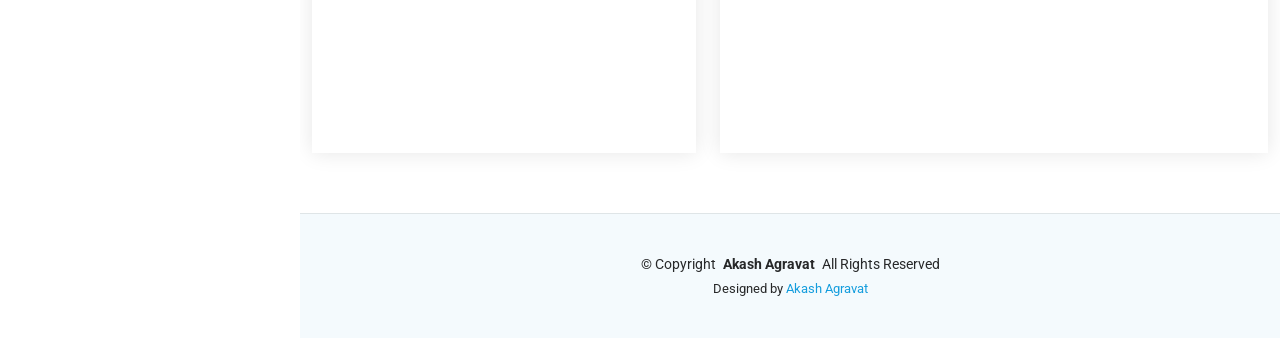
==== commit e8ff764f: "UPDATE" ====
--- a/index.html
+++ b/index.html
@@ -356,13 +356,13 @@
 
               <div class="progress">
                 <span class="skill"
-                  ><span>Bootstrap</span> <i class="val">85%</i></span
+                  ><span>Bootstrap</span> <i class="val">90%</i></span
                 >
                 <div class="progress-bar-wrap">
                   <div
                     class="progress-bar"
                     role="progressbar"
-                    aria-valuenow="85"
+                    aria-valuenow="90"
                     aria-valuemin="0"
                     aria-valuemax="100"
                   ></div>
